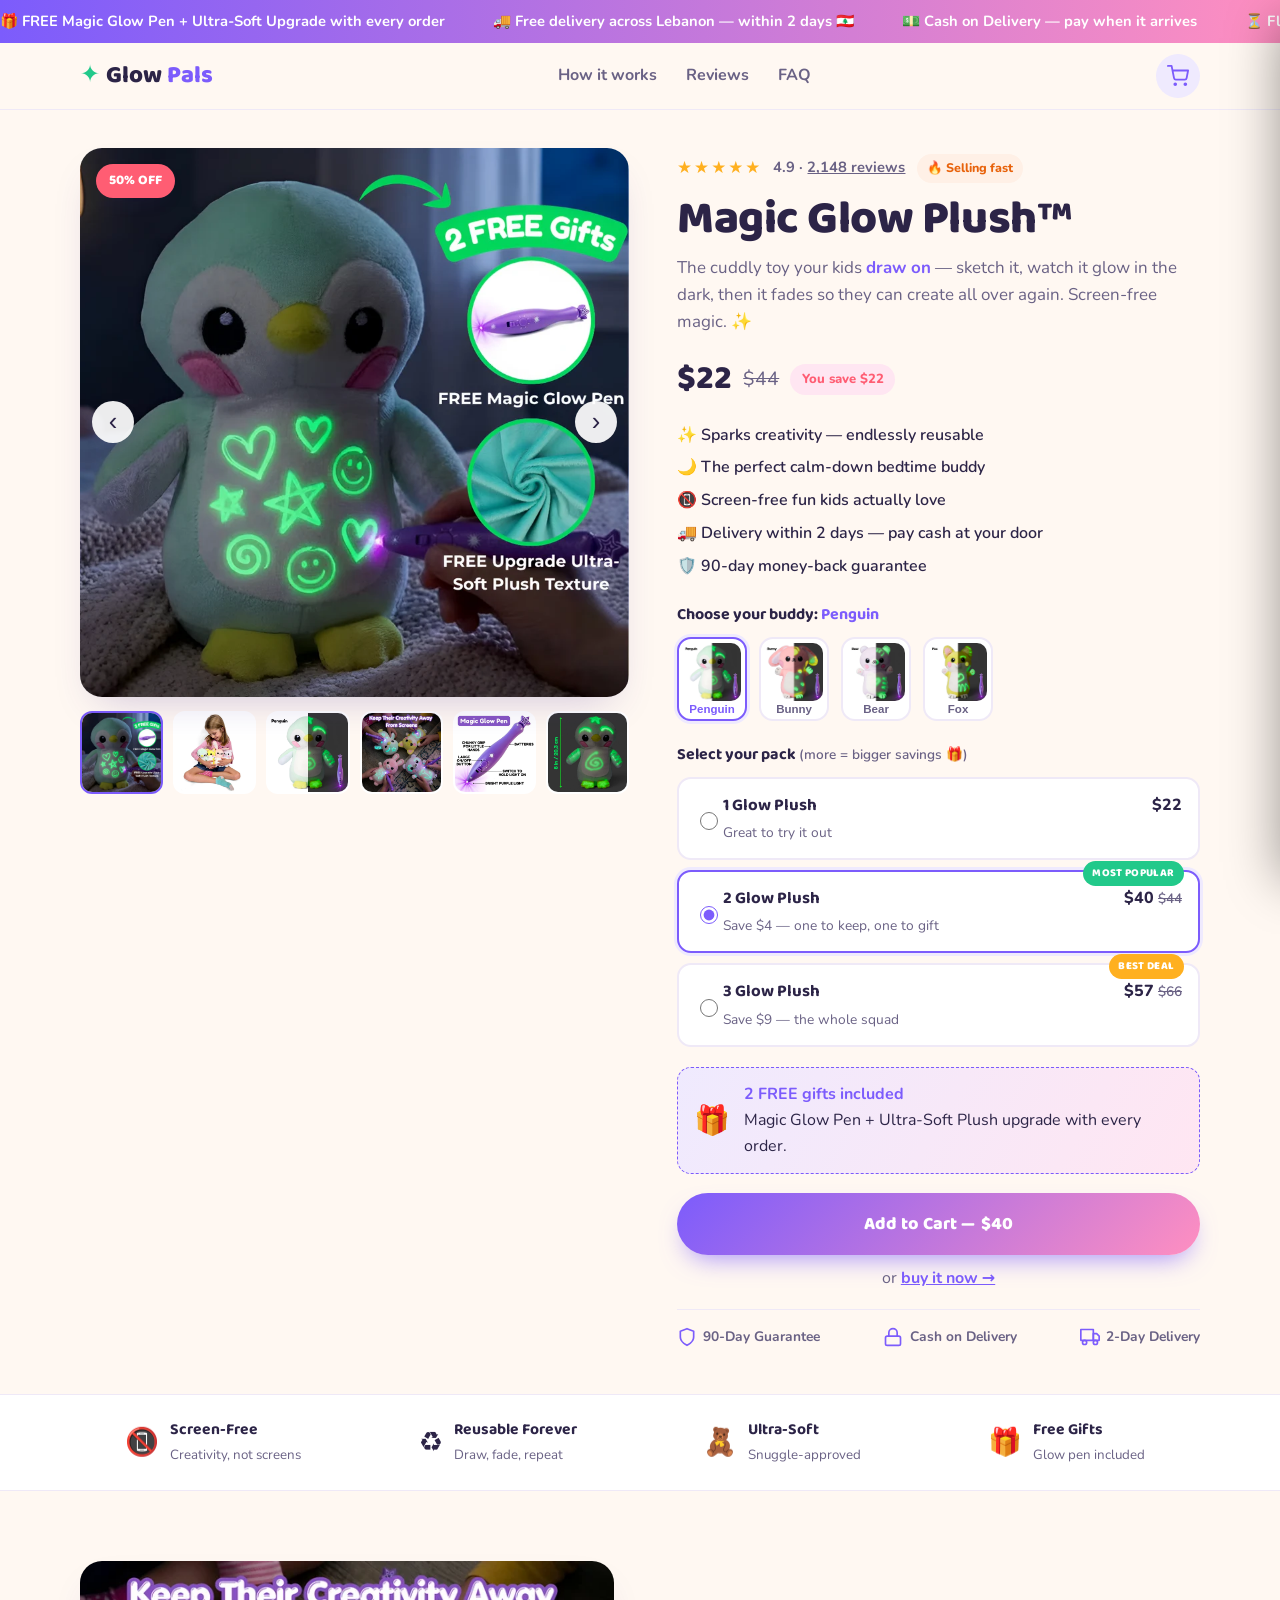
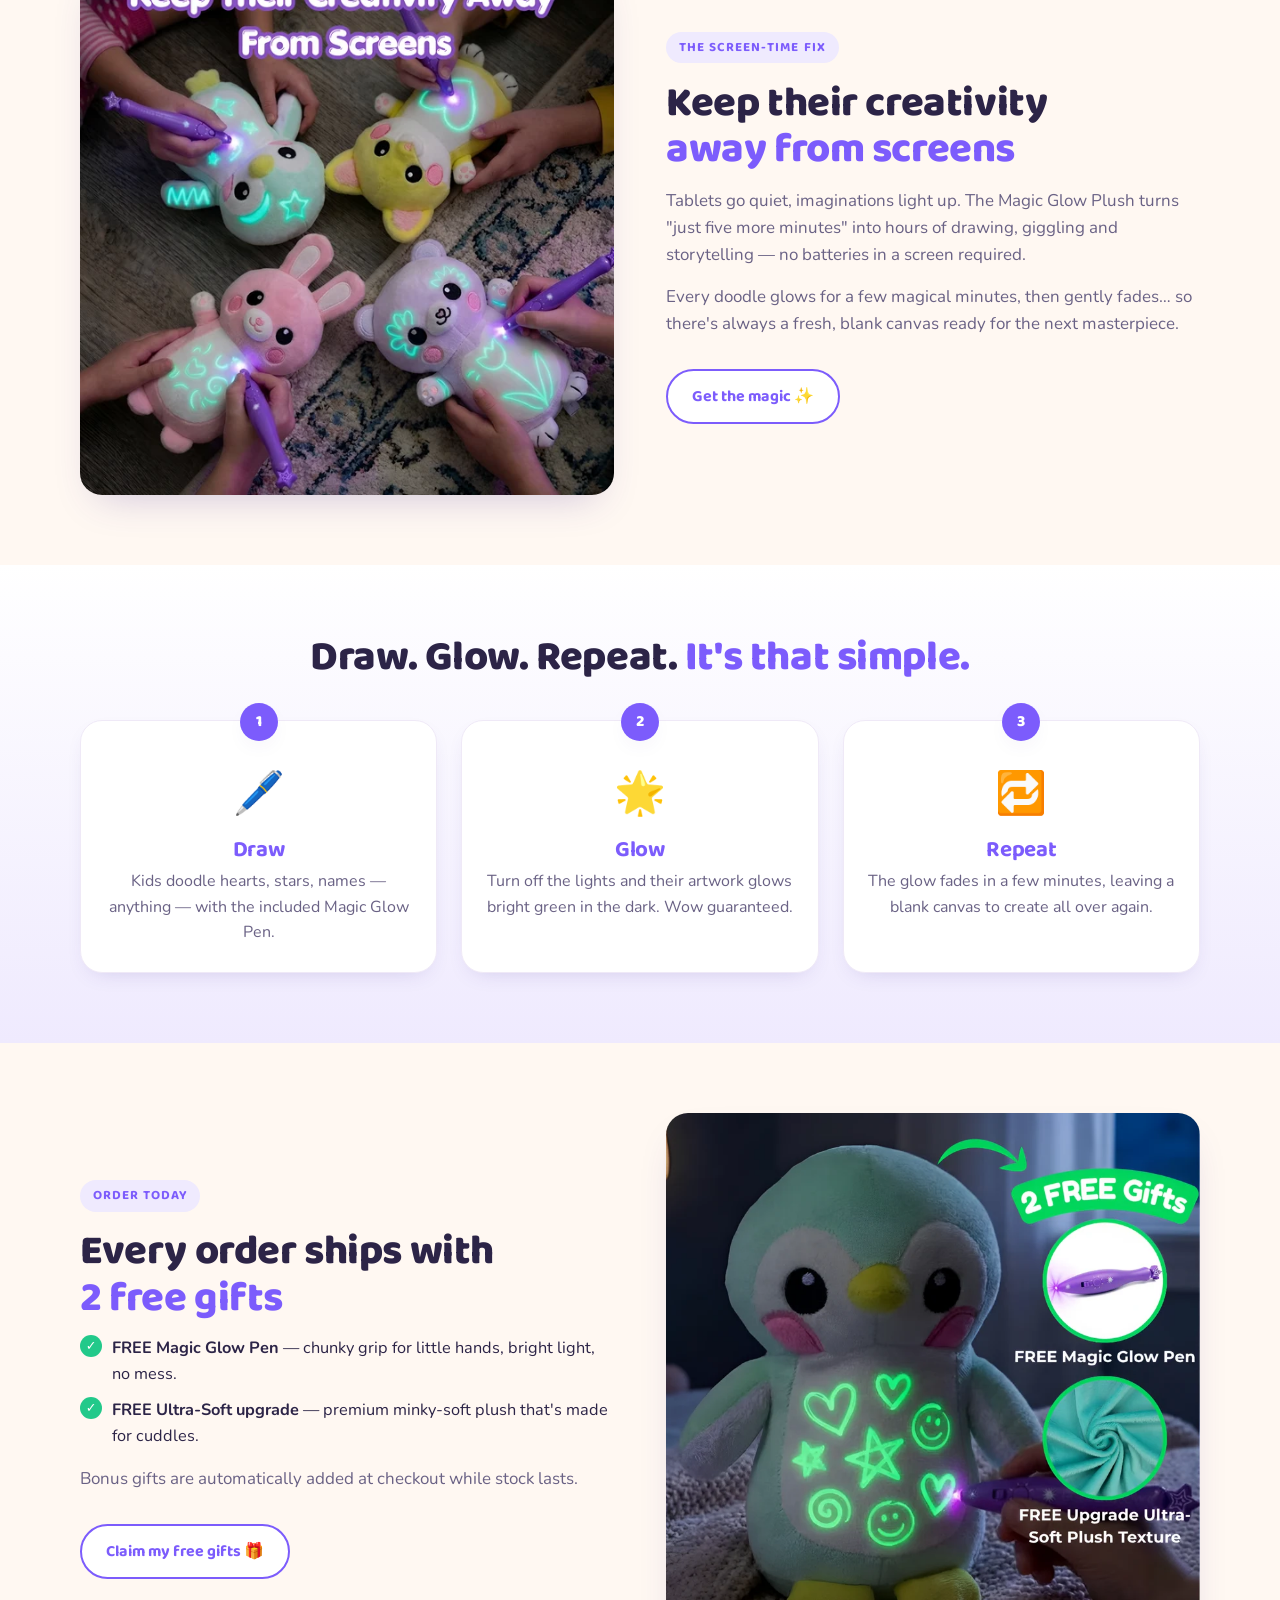
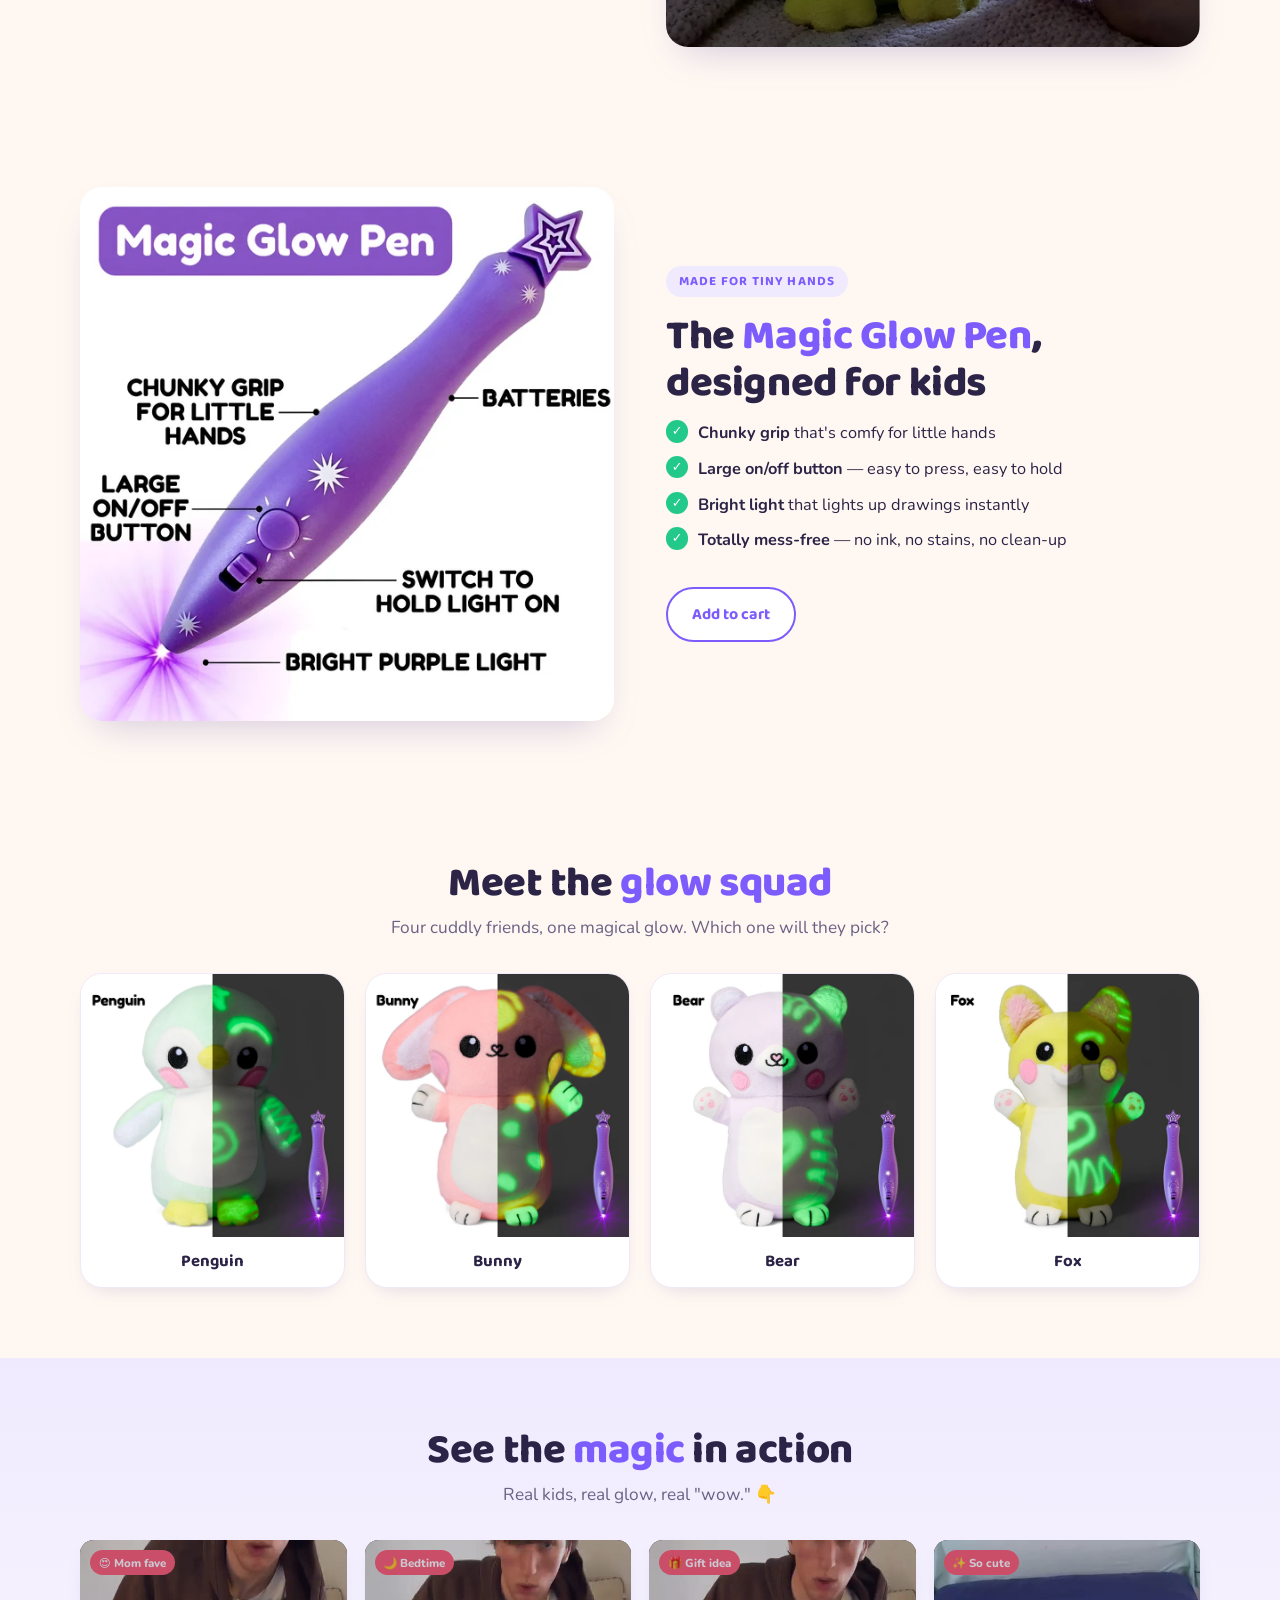
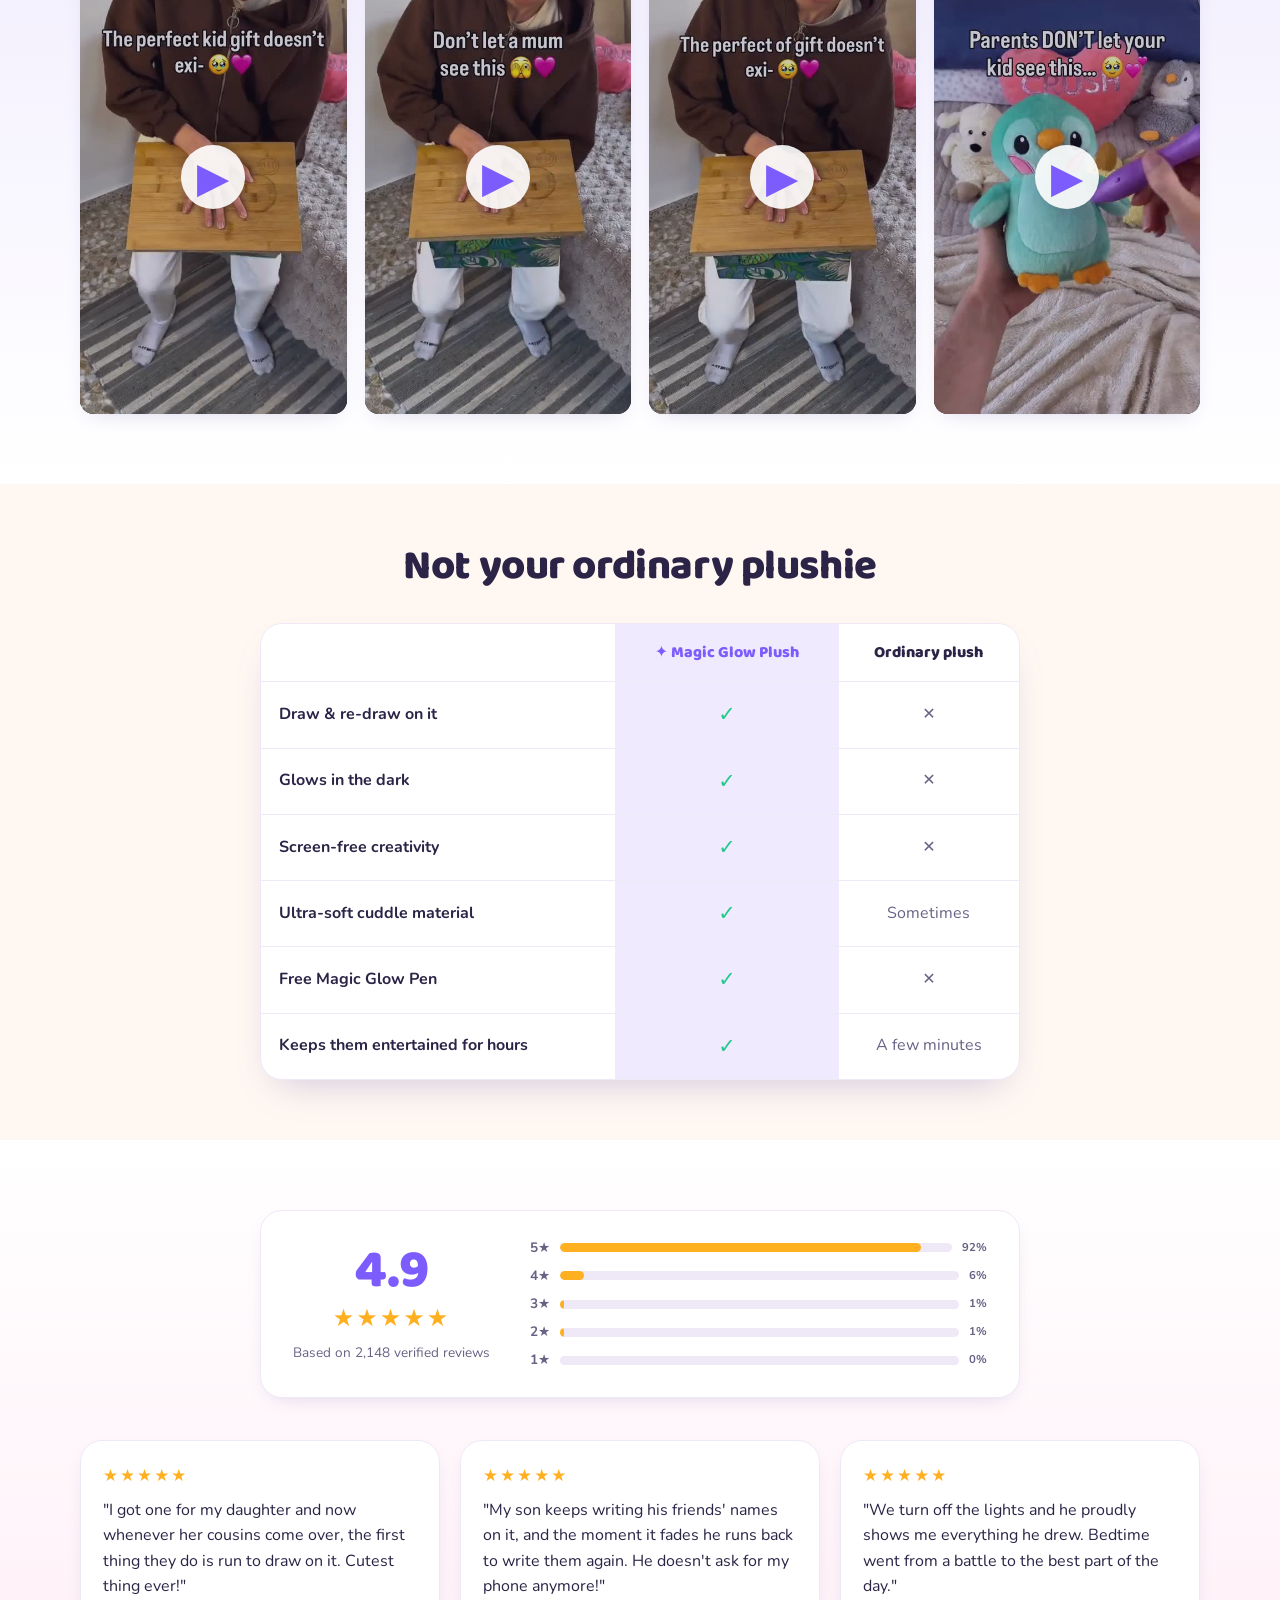
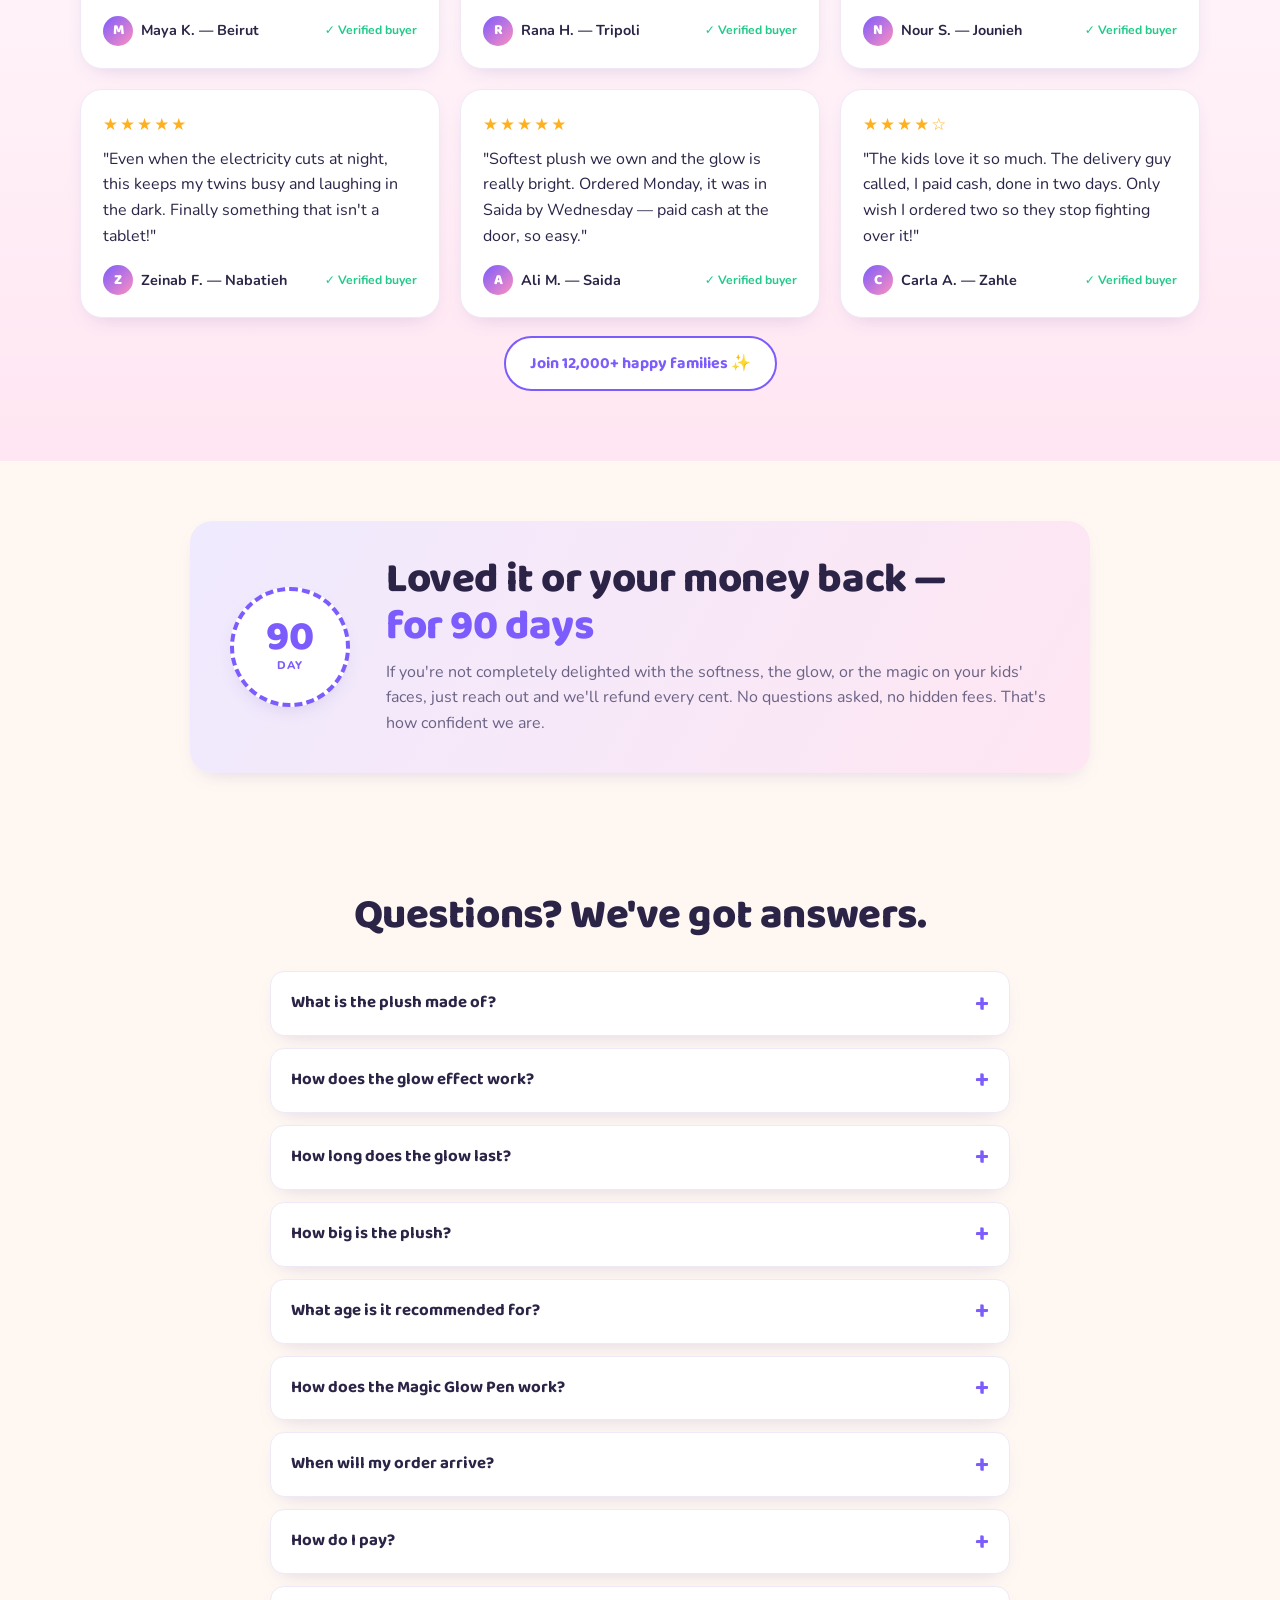
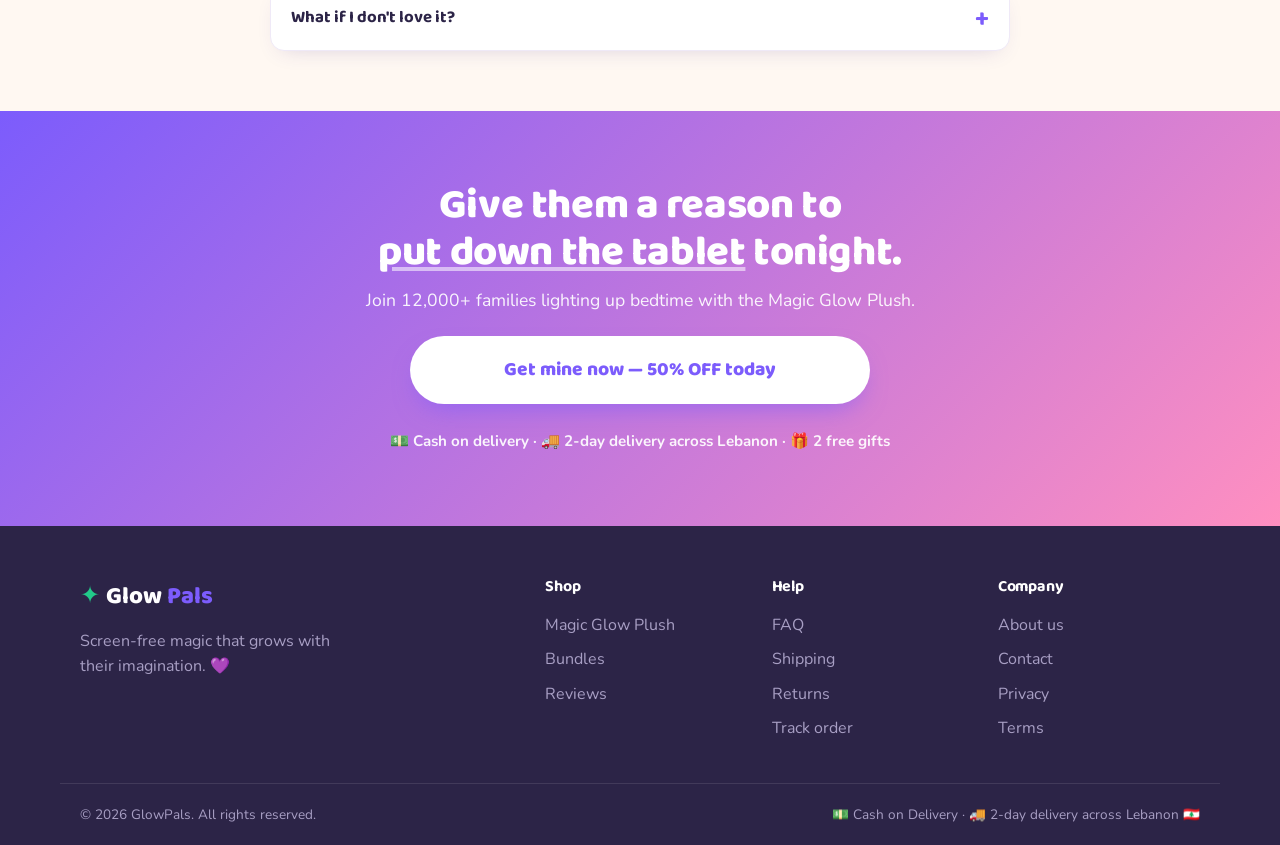
==== index.html @ 9806f1f3 "Update pricing: $22 single, $40 for 2, $57 for 3 (50% off anchor) Co-Authored-By: Claude Opus 4.8 (1" ====
<!doctype html>
<html lang="en">

<head>
  <meta charset="utf-8" />
  <meta name="viewport" content="width=device-width, initial-scale=1" />
  <title>Magic Glow Plush™ — Cash on Delivery across Lebanon | GlowPals</title>
  <meta name="description"
    content="The plush toy kids draw on! Sketch with the Magic Glow Pen, watch it glow in the dark, then it fades so they can create again. Screen-free magic. Free Magic Glow Pen included." />
  <meta name="theme-color" content="#7c5cfc" />

  <!-- Favicon -->
  <link rel="icon" type="image/png" sizes="32x32" href="assets/favicon-32.png" />
  <link rel="icon" type="image/png" sizes="192x192" href="assets/favicon-192.png" />
  <link rel="apple-touch-icon" href="assets/apple-touch-icon.png" />

  <!-- Google Analytics -->
  <script async src="https://www.googletagmanager.com/gtag/js?id=G-8LR9YK1L20"></script>
  <script>
    window.dataLayer = window.dataLayer || [];
    function gtag() { dataLayer.push(arguments); }
    gtag('js', new Date());
    gtag('config', 'G-8LR9YK1L20');
  </script>

  <!-- Open Graph -->
  <meta property="og:title" content="Magic Glow Plush™ — Draw, Glow & Repeat" />
  <meta property="og:description"
    content="Screen-free creativity your kids will beg for. Draw, glow in the dark, fade, repeat. Free Magic Glow Pen included." />
  <meta property="og:image" content="assets/NO_8_1.webp" />
  <meta property="og:type" content="product" />

  <link rel="preconnect" href="https://fonts.googleapis.com" />
  <link rel="preconnect" href="https://fonts.gstatic.com" crossorigin />
  <link
    href="https://fonts.googleapis.com/css2?family=Baloo+2:wght@500;600;700;800&family=Nunito:wght@400;500;600;700;800&display=swap"
    rel="stylesheet" />
  <link rel="stylesheet" href="styles.css" />
</head>

<body>

  <!-- ===== Announcement bar ===== -->
  <div class="announce" id="announce">
    <div class="announce-track">
      <span>🎁 FREE Magic Glow Pen + Ultra-Soft Upgrade with every order</span>
      <span>🚚 Free delivery across Lebanon — within 2 days 🇱🇧</span>
      <span>💵 Cash on Delivery — pay when it arrives</span>
      <span>⏳ Flash Sale ends soon — 50% OFF</span>
      <span aria-hidden="true">🎁 FREE Magic Glow Pen + Ultra-Soft Upgrade with every order</span>
      <span aria-hidden="true">🚚 Free delivery across Lebanon — within 2 days 🇱🇧</span>
      <span aria-hidden="true">💵 Cash on Delivery — pay when it arrives</span>
      <span aria-hidden="true">⏳ Flash Sale ends soon — 50% OFF</span>
    </div>
  </div>

  <!-- ===== Header ===== -->
  <header class="header">
    <div class="wrap header-inner">
      <a href="#top" class="logo" aria-label="GlowPals home">
        <span class="logo-dot">✦</span> Glow<span class="logo-accent">Pals</span>
      </a>
      <nav class="nav" aria-label="Primary">
        <a href="#how">How it works</a>
        <a href="#reviews">Reviews</a>
        <a href="#faq">FAQ</a>
      </nav>
      <button class="cart-btn" id="cartOpen" aria-label="Open cart">
        <svg viewBox="0 0 24 24" width="22" height="22" fill="none" stroke="currentColor" stroke-width="2"
          stroke-linecap="round" stroke-linejoin="round">
          <circle cx="9" cy="21" r="1" />
          <circle cx="20" cy="21" r="1" />
          <path d="M1 1h4l2.68 13.39a2 2 0 0 0 2 1.61h9.72a2 2 0 0 0 2-1.61L23 6H6" />
        </svg>
        <span class="cart-count" id="cartCount">0</span>
      </button>
    </div>
  </header>

  <main id="top">

    <!-- ===== Product / Hero ===== -->
    <section class="product wrap" id="buy">
      <!-- Gallery -->
      <div class="gallery">
        <div class="gallery-main">
          <span class="badge-save">50% OFF</span>
          <button class="gal-arrow gal-prev" id="galPrev" aria-label="Previous image">‹</button>
          <img id="galMain" src="assets/NO_8_1.webp"
            alt="Magic Glow Plush penguin glowing in the dark with 2 free gifts" />
          <button class="gal-arrow gal-next" id="galNext" aria-label="Next image">›</button>
        </div>
        <div class="thumbs" id="thumbs"><!-- injected by JS --></div>
      </div>

      <!-- Buy box -->
      <div class="buybox">
        <div class="rating-row">
          <span class="stars" aria-hidden="true">★★★★★</span>
          <span class="rating-text">4.9 · <a href="#reviews">2,148 reviews</a></span>
          <span class="pill-hot">🔥 Selling fast</span>
        </div>

        <h1 class="p-title">Magic Glow Plush™</h1>
        <p class="p-sub">The cuddly toy your kids <em>draw on</em> — sketch it, watch it glow in the dark, then it fades
          so they can create all over again. Screen-free magic. ✨</p>

        <div class="price-row">
          <span class="price-now">$22</span>
          <span class="price-was">$44</span>
          <span class="price-tag">You save $22</span>
        </div>

        <ul class="mini-benefits">
          <li>✨ Sparks creativity — endlessly reusable</li>
          <li>🌙 The perfect calm-down bedtime buddy</li>
          <li>📵 Screen-free fun kids actually love</li>
          <li>🚚 Delivery within 2 days — pay cash at your door</li>
          <li>🛡️ 90-day money-back guarantee</li>
        </ul>

        <!-- Variant -->
        <div class="option-block">
          <div class="option-label">Choose your buddy: <strong id="variantName">Penguin</strong></div>
          <div class="swatches" id="swatches"><!-- injected by JS --></div>
        </div>

        <!-- Bundle -->
        <div class="option-block">
          <div class="option-label">Select your pack <span class="option-hint">(more = bigger savings 🎁)</span></div>
          <div class="bundles" id="bundles">
            <label class="bundle" data-qty="1" data-price="22">
              <input type="radio" name="bundle" value="1" />
              <div class="bundle-body">
                <div class="bundle-top"><span class="bundle-name">1 Glow Plush</span><span
                    class="bundle-price">$22</span></div>
                <div class="bundle-note">Great to try it out</div>
              </div>
            </label>
            <label class="bundle is-selected" data-qty="2" data-price="40">
              <input type="radio" name="bundle" value="2" checked />
              <span class="bundle-flag">MOST POPULAR</span>
              <div class="bundle-body">
                <div class="bundle-top"><span class="bundle-name">2 Glow Plush</span><span class="bundle-price">$40
                    <s>$44</s></span></div>
                <div class="bundle-note">Save $4 — one to keep, one to gift</div>
              </div>
            </label>
            <label class="bundle" data-qty="3" data-price="57">
              <input type="radio" name="bundle" value="3" />
              <span class="bundle-flag flag-deal">BEST DEAL</span>
              <div class="bundle-body">
                <div class="bundle-top"><span class="bundle-name">3 Glow Plush</span><span class="bundle-price">$57
                    <s>$66</s></span></div>
                <div class="bundle-note">Save $9 — the whole squad</div>
              </div>
            </label>
          </div>
        </div>

        <!-- Free gift callout -->
        <div class="gift-callout">
          <span class="gift-emoji">🎁</span>
          <div><strong>2 FREE gifts included</strong><br />Magic Glow Pen + Ultra-Soft Plush upgrade with every order.
          </div>
        </div>

        <!-- CTA -->
        <button class="btn-buy" id="buyNow">Add to Cart — <span id="ctaPrice">$40</span></button>
        <p class="cta-sub">or <button class="linkish" id="buyInstant">buy it now →</button></p>

        <!-- Stock bar -->


        <!-- Trust -->
        <div class="trust-mini">
          <div><svg viewBox="0 0 24 24" width="20" height="20" fill="none" stroke="currentColor" stroke-width="2"
              stroke-linecap="round" stroke-linejoin="round">
              <path d="M12 22s8-4 8-10V5l-8-3-8 3v7c0 6 8 10 8 10z" />
            </svg> 90-Day Guarantee</div>
          <div><svg viewBox="0 0 24 24" width="20" height="20" fill="none" stroke="currentColor" stroke-width="2"
              stroke-linecap="round" stroke-linejoin="round">
              <rect x="3" y="11" width="18" height="11" rx="2" />
              <path d="M7 11V7a5 5 0 0 1 10 0v4" />
            </svg> Cash on Delivery</div>
          <div><svg viewBox="0 0 24 24" width="20" height="20" fill="none" stroke="currentColor" stroke-width="2"
              stroke-linecap="round" stroke-linejoin="round">
              <rect x="1" y="3" width="15" height="13" />
              <path d="M16 8h4l3 3v5h-7z" />
              <circle cx="5.5" cy="18.5" r="2.5" />
              <circle cx="18.5" cy="18.5" r="2.5" />
            </svg> 2-Day Delivery</div>
        </div>

      </div>
    </section>

    <!-- ===== Trust bar ===== -->
    <section class="trustbar">
      <div class="wrap trustbar-inner">
        <div class="trust-item"><span>📵</span>
          <div><strong>Screen-Free</strong><small>Creativity, not screens</small></div>
        </div>
        <div class="trust-item"><span>♻️</span>
          <div><strong>Reusable Forever</strong><small>Draw, fade, repeat</small></div>
        </div>
        <div class="trust-item"><span>🧸</span>
          <div><strong>Ultra-Soft</strong><small>Snuggle-approved</small></div>
        </div>
        <div class="trust-item"><span>🎁</span>
          <div><strong>Free Gifts</strong><small>Glow pen included</small></div>
        </div>
      </div>
    </section>

    <!-- ===== Problem / hook ===== -->
    <section class="feature wrap" id="how">
      <div class="feature-media">
        <img src="assets/NO_10_1.webp" alt="Four children drawing on their glow plush toys with the magic pen" />
      </div>
      <div class="feature-text">
        <span class="eyebrow">The screen-time fix</span>
        <h2>Keep their creativity <span class="hl">away from screens</span></h2>
        <p>Tablets go quiet, imaginations light up. The Magic Glow Plush turns "just five more minutes" into hours of
          drawing, giggling and storytelling — no batteries in a screen required.</p>
        <p>Every doodle glows for a few magical minutes, then gently fades… so there's always a fresh, blank canvas
          ready for the next masterpiece.</p>
        <a href="#buy" class="btn-secondary">Get the magic ✨</a>
      </div>
    </section>

    <!-- ===== How it works: 3 steps ===== -->
    <section class="steps">
      <div class="wrap">
        <h2 class="center">Draw. Glow. Repeat. <span class="hl">It's that simple.</span></h2>
        <div class="steps-grid">
          <div class="step">
            <div class="step-num">1</div>
            <div class="step-emoji">🖊️</div>
            <h3>Draw</h3>
            <p>Kids doodle hearts, stars, names — anything — with the included Magic Glow Pen.</p>
          </div>
          <div class="step">
            <div class="step-num">2</div>
            <div class="step-emoji">🌟</div>
            <h3>Glow</h3>
            <p>Turn off the lights and their artwork glows bright green in the dark. Wow guaranteed.</p>
          </div>
          <div class="step">
            <div class="step-num">3</div>
            <div class="step-emoji">🔁</div>
            <h3>Repeat</h3>
            <p>The glow fades in a few minutes, leaving a blank canvas to create all over again.</p>
          </div>
        </div>
      </div>
    </section>

    <!-- ===== Feature: free gifts ===== -->
    <section class="feature wrap reverse">
      <div class="feature-media">
        <img src="assets/NO_8_1.webp" alt="Glow plush with 2 free gifts: Magic Glow Pen and ultra-soft plush upgrade" />
      </div>
      <div class="feature-text">
        <span class="eyebrow">Order today</span>
        <h2>Every order ships with <span class="hl">2 free gifts</span></h2>
        <ul class="check-list">
          <li><strong>FREE Magic Glow Pen</strong> — chunky grip for little hands, bright light, no mess.</li>
          <li><strong>FREE Ultra-Soft upgrade</strong> — premium minky-soft plush that's made for cuddles.</li>
        </ul>
        <p class="fineprint">Bonus gifts are automatically added at checkout while stock lasts.</p>
        <a href="#buy" class="btn-secondary">Claim my free gifts 🎁</a>
      </div>
    </section>

    <!-- ===== Feature: the pen ===== -->
    <section class="feature wrap">
      <div class="feature-media">
        <img src="assets/NO_9_1.webp" alt="Magic Glow Pen features: chunky grip, large on/off button, bright light" />
      </div>
      <div class="feature-text">
        <span class="eyebrow">Made for tiny hands</span>
        <h2>The <span class="hl">Magic Glow Pen</span>, designed for kids</h2>
        <ul class="check-list">
          <li><strong>Chunky grip</strong> that's comfy for little hands</li>
          <li><strong>Large on/off button</strong> — easy to press, easy to hold</li>
          <li><strong>Bright light</strong> that lights up drawings instantly</li>
          <li><strong>Totally mess-free</strong> — no ink, no stains, no clean-up</li>
        </ul>
        <a href="#buy" class="btn-secondary">Add to cart</a>
      </div>
    </section>

    <!-- ===== Variants showcase ===== -->
    <section class="variants-show">
      <div class="wrap">
        <h2 class="center">Meet the <span class="hl">glow squad</span></h2>
        <p class="center sub">Four cuddly friends, one magical glow. Which one will they pick?</p>
        <div class="variants-grid" id="variantsGrid"><!-- injected by JS --></div>
      </div>
    </section>

    <!-- ===== Video section ===== -->
    <section class="videos">
      <div class="wrap">
        <h2 class="center">See the <span class="hl">magic</span> in action</h2>
        <p class="center sub">Real kids, real glow, real "wow." 👇</p>
        <div class="video-grid" id="videoGrid"><!-- injected by JS --></div>
      </div>
    </section>

    <!-- ===== Comparison ===== -->
    <section class="compare">
      <div class="wrap">
        <h2 class="center">Not your ordinary plushie</h2>
        <div class="compare-card">
          <table>
            <thead>
              <tr>
                <th></th>
                <th class="col-us">✦ Magic Glow Plush</th>
                <th>Ordinary plush</th>
              </tr>
            </thead>
            <tbody>
              <tr>
                <td>Draw & re-draw on it</td>
                <td class="yes">✓</td>
                <td class="no">✕</td>
              </tr>
              <tr>
                <td>Glows in the dark</td>
                <td class="yes">✓</td>
                <td class="no">✕</td>
              </tr>
              <tr>
                <td>Screen-free creativity</td>
                <td class="yes">✓</td>
                <td class="no">✕</td>
              </tr>
              <tr>
                <td>Ultra-soft cuddle material</td>
                <td class="yes">✓</td>
                <td class="no">Sometimes</td>
              </tr>
              <tr>
                <td>Free Magic Glow Pen</td>
                <td class="yes">✓</td>
                <td class="no">✕</td>
              </tr>
              <tr>
                <td>Keeps them entertained for hours</td>
                <td class="yes">✓</td>
                <td class="no">A few minutes</td>
              </tr>
            </tbody>
          </table>
        </div>
      </div>
    </section>

    <!-- ===== Reviews ===== -->
    <section class="reviews" id="reviews">
      <div class="wrap">
        <div class="reviews-head">
          <div class="reviews-score">
            <div class="big-score">4.9</div>
            <div class="stars big" aria-hidden="true">★★★★★</div>
            <div class="reviews-count">Based on 2,148 verified reviews</div>
          </div>
          <div class="reviews-bars">
            <div class="bar-row"><span>5★</span>
              <div class="bar"><span style="width:92%"></span></div><small>92%</small>
            </div>
            <div class="bar-row"><span>4★</span>
              <div class="bar"><span style="width:6%"></span></div><small>6%</small>
            </div>
            <div class="bar-row"><span>3★</span>
              <div class="bar"><span style="width:1%"></span></div><small>1%</small>
            </div>
            <div class="bar-row"><span>2★</span>
              <div class="bar"><span style="width:1%"></span></div><small>1%</small>
            </div>
            <div class="bar-row"><span>1★</span>
              <div class="bar"><span style="width:0%"></span></div><small>0%</small>
            </div>
          </div>
        </div>

        <div class="review-grid">
          <figure class="review">
            <div class="stars" aria-hidden="true">★★★★★</div>
            <blockquote>"I got one for my daughter and now whenever her cousins come over, the first thing they do is
              run to draw on it. Cutest thing ever!"</blockquote>
            <figcaption><span class="avatar">M</span> Maya K. — Beirut <span class="verified">✓ Verified buyer</span>
            </figcaption>
          </figure>
          <figure class="review">
            <div class="stars" aria-hidden="true">★★★★★</div>
            <blockquote>"My son keeps writing his friends' names on it, and the moment it fades he runs back to write
              them again. He doesn't ask for my phone anymore!"</blockquote>
            <figcaption><span class="avatar">R</span> Rana H. — Tripoli <span class="verified">✓ Verified buyer</span>
            </figcaption>
          </figure>
          <figure class="review">
            <div class="stars" aria-hidden="true">★★★★★</div>
            <blockquote>"We turn off the lights and he proudly shows me everything he drew. Bedtime went from a battle
              to the best part of the day."</blockquote>
            <figcaption><span class="avatar">N</span> Nour S. — Jounieh <span class="verified">✓ Verified buyer</span>
            </figcaption>
          </figure>
          <figure class="review">
            <div class="stars" aria-hidden="true">★★★★★</div>
            <blockquote>"Even when the electricity cuts at night, this keeps my twins busy and laughing in the dark.
              Finally something that isn't a tablet!"</blockquote>
            <figcaption><span class="avatar">Z</span> Zeinab F. — Nabatieh <span class="verified">✓ Verified
                buyer</span></figcaption>
          </figure>
          <figure class="review">
            <div class="stars" aria-hidden="true">★★★★★</div>
            <blockquote>"Softest plush we own and the glow is really bright. Ordered Monday, it was in Saida by
              Wednesday — paid cash at the door, so easy."</blockquote>
            <figcaption><span class="avatar">A</span> Ali M. — Saida <span class="verified">✓ Verified buyer</span>
            </figcaption>
          </figure>
          <figure class="review">
            <div class="stars" aria-hidden="true">★★★★☆</div>
            <blockquote>"The kids love it so much. The delivery guy called, I paid cash, done in two days. Only wish I
              ordered two so they stop fighting over it!"</blockquote>
            <figcaption><span class="avatar">C</span> Carla A. — Zahle <span class="verified">✓ Verified buyer</span>
            </figcaption>
          </figure>
        </div>
        <div class="center"><a href="#buy" class="btn-secondary">Join 12,000+ happy families ✨</a></div>
      </div>
    </section>

    <!-- ===== Guarantee ===== -->
    <section class="guarantee">
      <div class="wrap guarantee-inner">
        <div class="guarantee-badge">
          <div class="g-circle"><span>90</span><small>DAY</small></div>
        </div>
        <div>
          <h2>Loved it or your money back — <span class="hl">for 90 days</span></h2>
          <p>If you're not completely delighted with the softness, the glow, or the magic on your kids' faces, just
            reach out and we'll refund every cent. No questions asked, no hidden fees. That's how confident we are.</p>
        </div>
      </div>
    </section>

    <!-- ===== FAQ ===== -->
    <section class="faq" id="faq">
      <div class="wrap-narrow">
        <h2 class="center">Questions? We've got answers.</h2>
        <div class="faq-list">
          <details>
            <summary>What is the plush made of?</summary>
            <p>Each Magic Glow Plush is made with soft, luminous polyester plush (similar to minky/microfleece) and
              filled with fluffy PP cotton — safe, huggable and machine-lovable.</p>
          </details>
          <details>
            <summary>How does the glow effect work?</summary>
            <p>Use the included Magic Glow Pen to draw on the plush. The pen's special light activates the luminous
              fabric so your drawing glows brightly in the dark. No ink, no mess.</p>
          </details>
          <details>
            <summary>How long does the glow last?</summary>
            <p>Drawings naturally fade within a few minutes, giving kids a fresh blank canvas to create again and again
              — endlessly reusable.</p>
          </details>
          <details>
            <summary>How big is the plush?</summary>
            <p>It measures approximately 8 inches (20.3 cm) — the perfect huggable size for little hands and bedtime
              cuddles.</p>
          </details>
          <details>
            <summary>What age is it recommended for?</summary>
            <p>Recommended for children ages 1 and up. It's a hit with toddlers, big kids and (secretly) grown-ups too.
            </p>
          </details>
          <details>
            <summary>How does the Magic Glow Pen work?</summary>
            <p>The pen uses a bright, safe light with a large power button and an ergonomic grip made for little hands.
              It runs on 4 AA batteries and includes a switch to keep the light on.</p>
          </details>
          <details>
            <summary>When will my order arrive?</summary>
            <p>Fast! We deliver anywhere in Lebanon within <strong>2 days</strong> — Beirut, the mountains, the south,
              the Bekaa, everywhere. Delivery is free. 🇱🇧</p>
          </details>
          <details>
            <summary>How do I pay?</summary>
            <p>Cash on delivery only — no card and no upfront payment needed. Order now and simply pay the driver in
              cash when your Glow Plush arrives at your door. 💵</p>
          </details>
          <details>
            <summary>What if I don't love it?</summary>
            <p>You're covered by our 90-day money-back guarantee. If it's not magical for your family, we'll refund you
              in full.</p>
          </details>
        </div>
      </div>
    </section>

    <!-- ===== Final CTA ===== -->
    <section class="final-cta">
      <div class="wrap-narrow center">
        <h2>Give them a reason to <span class="hl">put down the tablet</span> tonight.</h2>
        <p>Join 12,000+ families lighting up bedtime with the Magic Glow Plush.</p>
        <a href="#buy" class="btn-buy btn-buy-lg">Get mine now — 50% OFF today</a>
        <div class="final-trust">💵 Cash on delivery · 🚚 2-day delivery across Lebanon · 🎁 2 free gifts</div>
      </div>
    </section>
  </main>

  <!-- ===== Footer ===== -->
  <footer class="footer">
    <div class="wrap footer-inner">
      <div class="footer-brand">
        <a href="#top" class="logo"><span class="logo-dot">✦</span> Glow<span class="logo-accent">Pals</span></a>
        <p>Screen-free magic that grows with their imagination. 💜</p>
      </div>
      <div class="footer-cols">
        <div>
          <h4>Shop</h4>
          <a href="#buy">Magic Glow Plush</a>
          <a href="#buy">Bundles</a>
          <a href="#reviews">Reviews</a>
        </div>
        <div>
          <h4>Help</h4>
          <a href="#faq">FAQ</a>
          <a href="#">Shipping</a>
          <a href="#">Returns</a>
          <a href="#">Track order</a>
        </div>
        <div>
          <h4>Company</h4>
          <a href="#">About us</a>
          <a href="#">Contact</a>
          <a href="#">Privacy</a>
          <a href="#">Terms</a>
        </div>
      </div>
    </div>
    <div class="footer-bottom">
      <span>© 2026 GlowPals. All rights reserved.</span>
      <span>💵 Cash on Delivery · 🚚 2-day delivery across Lebanon 🇱🇧</span>
    </div>
  </footer>

  <!-- ===== Mobile sticky buy bar ===== -->
  <div class="sticky-buy" id="stickyBuy">
    <div class="sticky-info">
      <span class="sticky-name">Magic Glow Plush™</span>
      <span class="sticky-price"><strong id="stickyPrice">$40</strong> <s>$44</s></span>
    </div>
    <button class="btn-buy" id="stickyBtn">Add to Cart</button>
  </div>

  <!-- ===== Cart drawer ===== -->
  <div class="drawer-overlay" id="drawerOverlay"></div>
  <aside class="cart-drawer" id="cartDrawer" aria-label="Your cart" aria-hidden="true">
    <div class="drawer-head">
      <h3>Your cart 🛒</h3>
      <button class="drawer-close" id="cartClose" aria-label="Close cart">✕</button>
    </div>
    <div class="drawer-body" id="drawerBody">
      <p class="cart-empty" id="cartEmpty">Your cart is empty — let's fix that! 💜</p>
      <div id="cartItems"></div>
    </div>
    <div class="drawer-foot" id="drawerFoot" hidden>
      <div class="free-ship-note">🚚 FREE <strong>2-day delivery</strong> anywhere in Lebanon + 2 free gifts 🎁</div>
      <div class="drawer-total"><span>Total</span><strong id="cartTotal">$0.00</strong></div>
      <button class="btn-buy" id="checkoutBtn">Order now — Cash on Delivery →</button>
      <p class="drawer-fine">💵 Pay cash when it arrives · 90-day money-back guarantee</p>
    </div>
  </aside>

  <!-- ===== Checkout modal ===== -->
  <div class="modal-overlay" id="checkoutOverlay">
    <div class="modal" role="dialog" aria-modal="true" aria-labelledby="coTitle">
      <button class="modal-close" id="checkoutClose" aria-label="Close">✕</button>
      <div id="checkoutView">
        <h3 id="coTitle">Almost yours! 🎉</h3>
        <p class="modal-sub">Pay <strong>cash on delivery</strong> 💵 — we deliver anywhere in Lebanon within <strong>2
            days</strong>. 🇱🇧</p>
        <div class="co-summary" id="coSummary"></div>
        <form id="checkoutForm" class="co-form" novalidate>
          <div class="co-row">
            <label>Full name *<input name="name" required autocomplete="name" placeholder="Rami Khoury" /></label>
          </div>
          <div class="co-row two">
            <label>Mobile * <span class="lbl-hint">(Lebanese number)</span><input name="phone" id="coPhone" type="tel"
                required autocomplete="tel" placeholder="03 123 456" /></label>
            <label>Email <span class="lbl-hint">(optional)</span><input name="email" type="email" autocomplete="email"
                placeholder="you@email.com" /></label>
          </div>
          <div class="co-row">
            <label>Address *<input name="address" required autocomplete="street-address"
                placeholder="Building, street, area" /></label>
          </div>
          <div class="co-row">
            <label>City / Town *<input name="city" required autocomplete="address-level2"
                placeholder="Beirut, Tripoli, Saida…" /></label>
          </div>
          <button type="submit" class="btn-buy" id="coSubmit">Place order (COD) — <span
              id="coTotal">$0.00</span></button>
          <p class="drawer-fine">💵 No payment now — you pay cash when your order arrives at your door. 🚚 Delivery
            within 2 days.</p>
        </form>
      </div>
      <div id="thanksView" hidden>
        <div class="thanks">
          <div class="thanks-emoji">😱</div>
          <h3>Oh no — sold out!</h3>
          <p>We're so sorry, <strong id="thanksName">friend</strong> — demand has been huge and this batch <strong>just
              sold out</strong>. 🙈 Don't worry, your spot is saved: we'll contact you very soon when it's back in
            stock, <strong>with a special discount</strong> to thank you for waiting. 💜</p>
          <button class="btn-secondary" id="thanksClose">Okay, I'll wait 💜</button>
        </div>
      </div>
    </div>
  </div>

  <!-- ===== Toast ===== -->
  <div class="toast" id="toast"></div>

  <script src="script.js"></script>
</body>

</html>
---- styles.css ----
/* ============================================================
   GlowPals — Magic Glow Plush landing page
   Friendly, playful, mobile-first
   ============================================================ */

:root{
  --violet:#7c5cfc;
  --violet-dark:#6842f0;
  --violet-soft:#efeafe;
  --mint:#22c98a;
  --mint-glow:#39e79a;
  --pink:#ff8fc0;
  --pink-soft:#ffe6f2;
  --coral:#ff5d73;
  --amber:#ffb020;
  --ink:#2c2447;
  --ink-soft:#6a6285;
  --cream:#fff8f2;
  --card:#ffffff;
  --line:#efe9f7;
  --shadow:0 18px 40px -18px rgba(72,52,150,.28);
  --shadow-sm:0 8px 22px -12px rgba(72,52,150,.25);
  --radius:22px;
  --radius-sm:14px;
  --wrap:1160px;
  --font-head:"Baloo 2", system-ui, sans-serif;
  --font-body:"Nunito", system-ui, sans-serif;
}

*{box-sizing:border-box}
html{scroll-behavior:smooth}
body{
  margin:0;
  font-family:var(--font-body);
  color:var(--ink);
  background:var(--cream);
  line-height:1.6;
  -webkit-font-smoothing:antialiased;
}
img{display:block;max-width:100%}
a{color:inherit;text-decoration:none}
h1,h2,h3,h4{font-family:var(--font-head);line-height:1.12;margin:0;letter-spacing:-.01em}
h2{font-size:clamp(1.7rem,3.4vw,2.6rem);font-weight:800}
.hl{color:var(--violet);position:relative;white-space:nowrap}
.wrap{max-width:var(--wrap);margin:0 auto;padding:0 20px}
.wrap-narrow{max-width:780px;margin:0 auto;padding:0 20px}
.center{text-align:center}
.sub{color:var(--ink-soft);font-size:1.08rem;margin:.4rem auto 2rem;max-width:620px}
.eyebrow{display:inline-block;font-family:var(--font-head);font-weight:700;font-size:.82rem;letter-spacing:.08em;text-transform:uppercase;color:var(--violet);background:var(--violet-soft);padding:.32rem .8rem;border-radius:999px;margin-bottom:.9rem}

/* ---------- Buttons ---------- */
.btn-buy{
  display:inline-flex;align-items:center;justify-content:center;gap:.4rem;
  width:100%;border:none;cursor:pointer;
  font-family:var(--font-head);font-weight:800;font-size:1.12rem;color:#fff;
  background:linear-gradient(135deg,var(--violet),var(--pink));
  padding:1.05rem 1.4rem;border-radius:999px;
  box-shadow:0 12px 26px -10px rgba(124,92,252,.7);
  transition:transform .15s ease, box-shadow .15s ease, filter .15s ease;
}
.btn-buy:hover{transform:translateY(-2px);box-shadow:0 18px 32px -10px rgba(124,92,252,.75);filter:saturate(1.08)}
.btn-buy:active{transform:translateY(0)}
.btn-buy-lg{max-width:460px;margin:1.4rem auto .6rem;font-size:1.2rem;padding:1.15rem 1.6rem}
.btn-secondary{
  display:inline-flex;align-items:center;gap:.4rem;
  font-family:var(--font-head);font-weight:700;
  background:#fff;color:var(--violet);border:2px solid var(--violet);
  padding:.8rem 1.5rem;border-radius:999px;cursor:pointer;
  transition:transform .15s ease, background .15s ease, color .15s ease;
  margin-top:1.1rem;
}
.btn-secondary:hover{background:var(--violet);color:#fff;transform:translateY(-2px)}
.linkish{background:none;border:none;color:var(--violet);font-family:var(--font-body);font-weight:700;cursor:pointer;font-size:1rem;padding:0;text-decoration:underline}

/* ---------- Announcement ---------- */
.announce{background:linear-gradient(90deg,var(--violet),var(--pink));color:#fff;overflow:hidden;font-weight:700;font-size:.92rem}
.announce-track{display:flex;gap:3rem;white-space:nowrap;padding:.6rem 0;width:max-content;animation:marq 26s linear infinite}
.announce-track span{display:inline-block}
@keyframes marq{from{transform:translateX(0)}to{transform:translateX(-50%)}}

/* ---------- Header ---------- */
.header{position:sticky;top:0;z-index:40;background:rgba(255,248,242,.9);backdrop-filter:blur(10px);border-bottom:1px solid var(--line)}
.header-inner{display:flex;align-items:center;justify-content:space-between;height:66px}
.logo{font-family:var(--font-head);font-weight:800;font-size:1.5rem;color:var(--ink);display:inline-flex;align-items:center;gap:.35rem}
.logo-dot{color:var(--mint)}
.logo-accent{color:var(--violet)}
.nav{display:flex;gap:1.8rem;font-weight:700}
.nav a{color:var(--ink-soft);transition:color .15s}
.nav a:hover{color:var(--violet)}
.cart-btn{position:relative;background:var(--violet-soft);border:none;color:var(--violet);width:44px;height:44px;border-radius:50%;display:grid;place-items:center;cursor:pointer;transition:background .15s}
.cart-btn:hover{background:#e2d9fd}
.cart-count{position:absolute;top:-4px;right:-4px;background:var(--coral);color:#fff;font-family:var(--font-head);font-weight:800;font-size:.72rem;min-width:20px;height:20px;border-radius:999px;display:grid;place-items:center;padding:0 5px}

/* ---------- Product ---------- */
.product{display:grid;grid-template-columns:1.05fr 1fr;gap:48px;padding:38px 20px 20px}
.gallery{position:sticky;top:82px;align-self:start}
.gallery-main{position:relative;background:linear-gradient(160deg,#fff,var(--violet-soft));border-radius:var(--radius);overflow:hidden;box-shadow:var(--shadow);aspect-ratio:1/1}
.gallery-main img{width:100%;height:100%;object-fit:cover}
.badge-save{position:absolute;top:16px;left:16px;z-index:3;background:var(--coral);color:#fff;font-family:var(--font-head);font-weight:800;font-size:.85rem;padding:.4rem .8rem;border-radius:999px;box-shadow:var(--shadow-sm)}
.gal-arrow{position:absolute;top:50%;transform:translateY(-50%);z-index:3;width:42px;height:42px;border-radius:50%;border:none;background:rgba(255,255,255,.92);color:var(--ink);font-size:1.6rem;line-height:1;cursor:pointer;box-shadow:var(--shadow-sm);display:grid;place-items:center;transition:background .15s,transform .15s}
.gal-arrow:hover{background:#fff;transform:translateY(-50%) scale(1.06)}
.gal-prev{left:12px}
.gal-next{right:12px}
.thumbs{display:grid;grid-template-columns:repeat(6,1fr);gap:10px;margin-top:14px}
.thumb{border:2px solid transparent;border-radius:12px;overflow:hidden;cursor:pointer;background:#fff;padding:0;aspect-ratio:1/1;transition:border-color .15s,transform .15s}
.thumb img{width:100%;height:100%;object-fit:cover}
.thumb:hover{transform:translateY(-2px)}
.thumb.active{border-color:var(--violet)}

/* buy box */
.buybox{padding-top:6px}
.rating-row{display:flex;align-items:center;gap:.7rem;flex-wrap:wrap;margin-bottom:.7rem}
.stars{color:var(--amber);letter-spacing:2px;font-size:1.05rem}
.stars.big{font-size:1.5rem}
.rating-text{color:var(--ink-soft);font-weight:700;font-size:.92rem}
.rating-text a{color:var(--ink-soft);text-decoration:underline}
.pill-hot{background:#fff0e6;color:#e8620b;font-weight:800;font-size:.78rem;padding:.28rem .65rem;border-radius:999px}
.p-title{font-size:clamp(2rem,4.6vw,2.9rem);font-weight:800;margin:.1rem 0 .5rem}
.p-sub{color:var(--ink-soft);font-size:1.06rem;margin:0 0 1.1rem}
.p-sub em{color:var(--violet);font-style:normal;font-weight:700}
.price-row{display:flex;align-items:center;gap:.7rem;flex-wrap:wrap;margin-bottom:1rem}
.price-now{font-family:var(--font-head);font-weight:800;font-size:2.1rem;color:var(--ink)}
.price-was{color:var(--ink-soft);text-decoration:line-through;font-size:1.2rem}
.price-tag{background:var(--pink-soft);color:var(--coral);font-weight:800;font-size:.82rem;padding:.3rem .7rem;border-radius:999px}
.mini-benefits{list-style:none;padding:0;margin:0 0 1.4rem;display:grid;gap:.45rem}
.mini-benefits li{font-weight:600;color:var(--ink)}

.option-block{margin-bottom:1.3rem}
.option-label{font-family:var(--font-head);font-weight:700;margin-bottom:.6rem;font-size:1rem}
.option-label strong{color:var(--violet)}
.option-hint{color:var(--ink-soft);font-weight:600;font-size:.85rem;font-family:var(--font-body)}

/* swatches */
.swatches{display:flex;gap:12px;flex-wrap:wrap}
.swatch{width:70px;border:2px solid var(--line);border-radius:14px;background:#fff;cursor:pointer;padding:4px;transition:border-color .15s,transform .15s;position:relative}
.swatch img{width:100%;aspect-ratio:1/1;object-fit:cover;border-radius:10px}
.swatch span{display:block;text-align:center;font-size:.72rem;font-weight:700;color:var(--ink-soft);margin-top:2px}
.swatch:hover{transform:translateY(-2px)}
.swatch.active{border-color:var(--violet);box-shadow:0 0 0 3px var(--violet-soft)}
.swatch.active span{color:var(--violet)}

/* bundles */
.bundles{display:grid;gap:10px}
.bundle{position:relative;display:block;border:2px solid var(--line);border-radius:var(--radius-sm);padding:14px 16px 14px 44px;cursor:pointer;background:#fff;transition:border-color .15s,box-shadow .15s}
.bundle input{position:absolute;left:16px;top:50%;transform:translateY(-50%);width:18px;height:18px;accent-color:var(--violet)}
.bundle.is-selected{border-color:var(--violet);box-shadow:0 0 0 3px var(--violet-soft)}
.bundle-top{display:flex;justify-content:space-between;align-items:baseline;gap:.6rem}
.bundle-name{font-family:var(--font-head);font-weight:700;font-size:1.05rem}
.bundle-price{font-weight:800;color:var(--ink)}
.bundle-price s{color:var(--ink-soft);font-weight:600;font-size:.85rem}
.bundle-note{color:var(--ink-soft);font-size:.86rem;margin-top:.15rem}
.bundle-flag{position:absolute;top:-11px;right:14px;background:var(--mint);color:#fff;font-family:var(--font-head);font-weight:800;font-size:.68rem;letter-spacing:.03em;padding:.22rem .6rem;border-radius:999px}
.flag-deal{background:var(--amber)}

/* gift callout */
.gift-callout{display:flex;gap:.9rem;align-items:center;background:linear-gradient(120deg,var(--violet-soft),var(--pink-soft));border:1px dashed var(--violet);border-radius:var(--radius-sm);padding:14px 16px;margin-bottom:1.2rem}
.gift-emoji{font-size:1.8rem}
.gift-callout strong{color:var(--violet)}

.cta-sub{text-align:center;color:var(--ink-soft);margin:.7rem 0 1.1rem}

/* stock */
.stock{margin-bottom:1.2rem}
.stock-bar{height:9px;background:var(--line);border-radius:999px;overflow:hidden}
.stock-bar span{display:block;height:100%;background:linear-gradient(90deg,var(--coral),var(--amber));border-radius:999px}
.stock-text{margin:.45rem 0 0;font-size:.9rem;color:var(--ink-soft);font-weight:600}
.stock-text strong{color:var(--coral)}

/* trust mini */
.trust-mini{display:flex;justify-content:space-between;gap:.6rem;flex-wrap:wrap;border-top:1px solid var(--line);padding-top:1rem}
.trust-mini div{display:flex;align-items:center;gap:.4rem;font-weight:700;font-size:.86rem;color:var(--ink-soft)}
.trust-mini svg{color:var(--violet)}
.cod-note{margin-top:1rem;background:#eafaf1;border:1px dashed var(--mint);color:#177a52;font-weight:700;font-size:.92rem;padding:.75rem 1rem;border-radius:12px;text-align:center;line-height:1.5}
.lbl-hint{font-weight:600;color:var(--ink-soft);font-size:.78rem}

/* ---------- Trust bar ---------- */
.trustbar{background:#fff;border-top:1px solid var(--line);border-bottom:1px solid var(--line);margin-top:26px}
.trustbar-inner{display:grid;grid-template-columns:repeat(4,1fr);gap:18px;padding:22px 20px}
.trust-item{display:flex;align-items:center;gap:.7rem;justify-content:center}
.trust-item span{font-size:1.7rem}
.trust-item strong{display:block;font-family:var(--font-head);font-size:.98rem}
.trust-item small{color:var(--ink-soft)}

/* ---------- Feature sections ---------- */
.feature{display:grid;grid-template-columns:1fr 1fr;gap:52px;align-items:center;padding:70px 20px}
.feature.reverse .feature-media{order:2}
.feature-media img{border-radius:var(--radius);box-shadow:var(--shadow);width:100%}
.feature-text h2{margin:.2rem 0 .8rem}
.feature-text p{color:var(--ink-soft);font-size:1.06rem;margin:0 0 .9rem}
.check-list{list-style:none;padding:0;margin:.4rem 0 1rem;display:grid;gap:.6rem}
.check-list li{position:relative;padding-left:2rem;color:var(--ink);font-size:1.02rem}
.check-list li::before{content:"✓";position:absolute;left:0;top:0;width:1.4rem;height:1.4rem;background:var(--mint);color:#fff;border-radius:50%;display:grid;place-items:center;font-size:.8rem;font-weight:800}
.check-list strong{color:var(--ink)}
.fineprint{font-size:.9rem;color:var(--ink-soft)}

/* ---------- Steps ---------- */
.steps{background:linear-gradient(180deg,#fff,var(--violet-soft));padding:70px 0}
.steps-grid{display:grid;grid-template-columns:repeat(3,1fr);gap:24px;margin-top:2.4rem}
.step{position:relative;background:#fff;border-radius:var(--radius);padding:34px 24px 26px;text-align:center;box-shadow:var(--shadow-sm);border:1px solid var(--line)}
.step-num{position:absolute;top:-18px;left:50%;transform:translateX(-50%);width:38px;height:38px;background:var(--violet);color:#fff;border-radius:50%;display:grid;place-items:center;font-family:var(--font-head);font-weight:800;box-shadow:var(--shadow-sm)}
.step-emoji{font-size:2.6rem;margin:.4rem 0 .6rem}
.step h3{font-size:1.4rem;color:var(--violet)}
.step p{color:var(--ink-soft);margin:.4rem 0 0}

/* ---------- Variants showcase ---------- */
.variants-show{padding:70px 0}
.variants-grid{display:grid;grid-template-columns:repeat(4,1fr);gap:20px;margin-top:1.4rem}
.vcard{background:#fff;border-radius:var(--radius);overflow:hidden;box-shadow:var(--shadow-sm);border:1px solid var(--line);cursor:pointer;transition:transform .18s,box-shadow .18s}
.vcard:hover{transform:translateY(-4px);box-shadow:var(--shadow)}
.vcard img{width:100%;aspect-ratio:1/1;object-fit:cover}
.vcard-name{font-family:var(--font-head);font-weight:700;text-align:center;padding:.7rem;font-size:1.05rem}

/* ---------- Videos ---------- */
.videos{background:linear-gradient(180deg,var(--violet-soft),#fff);padding:70px 0}
.video-grid{display:grid;grid-template-columns:repeat(4,1fr);gap:18px;margin-top:1.4rem}
.vid{position:relative;border-radius:var(--radius-sm);overflow:hidden;box-shadow:var(--shadow-sm);background:#000;aspect-ratio:9/16}
.vid video{width:100%;height:100%;object-fit:cover;display:block}
.vid-play{position:absolute;inset:0;display:grid;place-items:center;background:rgba(44,36,71,.25);border:none;cursor:pointer;color:#fff;font-size:2.6rem}
.vid-play span{width:64px;height:64px;background:rgba(255,255,255,.9);color:var(--violet);border-radius:50%;display:grid;place-items:center;box-shadow:var(--shadow-sm)}
.vid-tag{position:absolute;top:10px;left:10px;background:var(--coral);color:#fff;font-weight:800;font-size:.72rem;padding:.2rem .55rem;border-radius:999px}

/* ---------- Compare ---------- */
.compare{padding:60px 0}
.compare-card{max-width:760px;margin:2rem auto 0;background:#fff;border-radius:var(--radius);box-shadow:var(--shadow);overflow:hidden;border:1px solid var(--line)}
.compare table{width:100%;border-collapse:collapse}
.compare th,.compare td{padding:16px 18px;text-align:center;border-bottom:1px solid var(--line)}
.compare th{font-family:var(--font-head);font-weight:800}
.compare td:first-child,.compare th:first-child{text-align:left;font-weight:700}
.compare .col-us{background:var(--violet-soft);color:var(--violet)}
.compare tbody td.col-us,.compare tbody tr td:nth-child(2){background:var(--violet-soft)}
.compare .yes{color:var(--mint);font-size:1.3rem;font-weight:800}
.compare .no{color:var(--ink-soft)}
.compare tbody tr:last-child td{border-bottom:none}

/* ---------- Reviews ---------- */
.reviews{background:linear-gradient(180deg,#fff,var(--pink-soft));padding:70px 0}
.reviews-head{display:grid;grid-template-columns:auto 1fr;gap:40px;align-items:center;max-width:760px;margin:0 auto 2.6rem;background:#fff;border-radius:var(--radius);padding:26px 32px;box-shadow:var(--shadow-sm);border:1px solid var(--line)}
.reviews-score{text-align:center}
.big-score{font-family:var(--font-head);font-weight:800;font-size:3.4rem;line-height:1;color:var(--violet)}
.reviews-count{color:var(--ink-soft);font-size:.85rem;margin-top:.3rem}
.reviews-bars{display:grid;gap:.4rem}
.bar-row{display:flex;align-items:center;gap:.6rem;font-weight:700;font-size:.85rem;color:var(--ink-soft)}
.bar-row .bar{flex:1;height:9px;background:var(--line);border-radius:999px;overflow:hidden}
.bar-row .bar span{display:block;height:100%;background:var(--amber);border-radius:999px}
.review-grid{display:grid;grid-template-columns:repeat(3,1fr);gap:20px}
.review{background:#fff;border-radius:var(--radius);padding:22px;box-shadow:var(--shadow-sm);border:1px solid var(--line);margin:0}
.review blockquote{margin:.5rem 0 1rem;font-size:1rem;color:var(--ink)}
.review figcaption{display:flex;align-items:center;gap:.5rem;font-weight:700;font-size:.9rem}
.avatar{width:30px;height:30px;border-radius:50%;background:linear-gradient(135deg,var(--violet),var(--pink));color:#fff;display:grid;place-items:center;font-family:var(--font-head);font-weight:800;font-size:.9rem}
.verified{color:var(--mint);font-size:.76rem;font-weight:700;margin-left:auto}

/* ---------- Guarantee ---------- */
.guarantee{padding:60px 0}
.guarantee-inner{display:flex;align-items:center;gap:36px;max-width:900px;margin:0 auto;background:linear-gradient(120deg,var(--violet-soft),var(--pink-soft));border-radius:var(--radius);padding:36px 40px;box-shadow:var(--shadow-sm)}
.g-circle{width:120px;height:120px;border-radius:50%;background:#fff;border:4px dashed var(--violet);display:grid;place-content:center;text-align:center;color:var(--violet);flex-shrink:0;box-shadow:var(--shadow-sm)}
.g-circle span{font-family:var(--font-head);font-weight:800;font-size:2.6rem;line-height:.9}
.g-circle small{font-weight:800;letter-spacing:.1em;font-size:.7rem}
.guarantee-inner p{color:var(--ink-soft);margin:.6rem 0 0}

/* ---------- FAQ ---------- */
.faq{padding:60px 0}
.faq-list{margin-top:2rem;display:grid;gap:12px}
.faq details{background:#fff;border:1px solid var(--line);border-radius:var(--radius-sm);padding:0 20px;box-shadow:var(--shadow-sm);transition:border-color .15s}
.faq details[open]{border-color:var(--violet)}
.faq summary{list-style:none;cursor:pointer;font-family:var(--font-head);font-weight:700;font-size:1.05rem;padding:18px 34px 18px 0;position:relative}
.faq summary::-webkit-details-marker{display:none}
.faq summary::after{content:"+";position:absolute;right:0;top:50%;transform:translateY(-50%);font-size:1.6rem;color:var(--violet);transition:transform .2s}
.faq details[open] summary::after{content:"–"}
.faq details p{margin:0 0 18px;color:var(--ink-soft)}

/* ---------- Final CTA ---------- */
.final-cta{background:linear-gradient(135deg,var(--violet),var(--pink));color:#fff;padding:72px 0;text-align:center}
.final-cta h2{color:#fff}
.final-cta .hl{color:#fff;text-decoration:underline;text-decoration-color:rgba(255,255,255,.55)}
.final-cta p{color:rgba(255,255,255,.92);font-size:1.1rem;margin:.6rem 0 0}
.final-cta .btn-buy{background:#fff;color:var(--violet)}
.final-cta .btn-buy:hover{filter:none;background:#fff}
.final-trust{margin-top:1rem;font-weight:700;color:rgba(255,255,255,.92);font-size:.95rem}

/* ---------- Footer ---------- */
.footer{background:var(--ink);color:#cfc9e0;padding:52px 0 0}
.footer-inner{display:grid;grid-template-columns:1.3fr 2fr;gap:40px}
.footer-brand .logo{color:#fff}
.footer-brand p{color:#a89fc4;margin:.8rem 0 0;max-width:280px}
.footer-cols{display:grid;grid-template-columns:repeat(3,1fr);gap:24px}
.footer-cols h4{color:#fff;font-size:1rem;margin-bottom:.8rem}
.footer-cols a{display:block;color:#a89fc4;padding:.28rem 0;transition:color .15s}
.footer-cols a:hover{color:#fff}
.footer-bottom{max-width:var(--wrap);margin:36px auto 0;padding:20px;border-top:1px solid rgba(255,255,255,.1);display:flex;justify-content:space-between;align-items:center;flex-wrap:wrap;gap:12px;font-size:.85rem;color:#a89fc4}

/* ---------- Sticky buy ---------- */
.sticky-buy{position:fixed;left:0;right:0;bottom:0;z-index:45;background:#fff;border-top:1px solid var(--line);box-shadow:0 -10px 30px -18px rgba(72,52,150,.4);padding:10px 16px calc(10px + env(safe-area-inset-bottom));display:none;align-items:center;gap:14px;transform:translateY(120%);transition:transform .25s ease}
.sticky-buy.show{transform:translateY(0)}
.sticky-info{flex:1;min-width:0}
.sticky-name{display:block;font-family:var(--font-head);font-weight:700;font-size:.95rem;white-space:nowrap;overflow:hidden;text-overflow:ellipsis}
.sticky-price{font-weight:800}
.sticky-price s{color:var(--ink-soft);font-weight:600;font-size:.85rem;margin-left:.2rem}
.sticky-buy .btn-buy{width:auto;padding:.85rem 1.4rem;font-size:1rem;flex-shrink:0}

/* ---------- Cart drawer ---------- */
.drawer-overlay,.modal-overlay{position:fixed;inset:0;background:rgba(44,36,71,.5);opacity:0;visibility:hidden;transition:opacity .25s;z-index:60}
.drawer-overlay.show,.modal-overlay.show{opacity:1;visibility:visible}
.cart-drawer{position:fixed;top:0;right:0;height:100%;width:min(410px,92vw);background:var(--cream);z-index:70;display:flex;flex-direction:column;transform:translateX(100%);transition:transform .28s ease;box-shadow:-20px 0 50px -20px rgba(0,0,0,.4)}
.cart-drawer.open{transform:translateX(0)}
.drawer-head{display:flex;justify-content:space-between;align-items:center;padding:20px;border-bottom:1px solid var(--line);background:#fff}
.drawer-head h3{font-size:1.3rem}
.drawer-close,.modal-close{background:var(--violet-soft);border:none;width:36px;height:36px;border-radius:50%;font-size:1.1rem;cursor:pointer;color:var(--ink);display:grid;place-items:center}
.drawer-body{flex:1;overflow-y:auto;padding:20px}
.cart-empty{text-align:center;color:var(--ink-soft);margin-top:2rem}
.cart-item{display:flex;gap:14px;background:#fff;border:1px solid var(--line);border-radius:var(--radius-sm);padding:12px;margin-bottom:12px}
.cart-item img{width:74px;height:74px;object-fit:cover;border-radius:10px;flex-shrink:0}
.cart-item-info{flex:1;min-width:0}
.cart-item-info strong{font-family:var(--font-head);display:block}
.cart-item-info .ci-variant{color:var(--ink-soft);font-size:.85rem}
.cart-item-info .ci-gift{color:var(--mint);font-size:.78rem;font-weight:700}
.ci-bottom{display:flex;justify-content:space-between;align-items:center;margin-top:.4rem}
.ci-price{font-weight:800}
.ci-remove{background:none;border:none;color:var(--ink-soft);cursor:pointer;font-size:.8rem;text-decoration:underline}
.drawer-foot{padding:18px 20px calc(18px + env(safe-area-inset-bottom));border-top:1px solid var(--line);background:#fff}
.free-ship-note{background:var(--violet-soft);color:var(--violet);font-weight:700;font-size:.85rem;text-align:center;padding:.6rem;border-radius:10px;margin-bottom:.9rem}
.drawer-total{display:flex;justify-content:space-between;align-items:center;font-family:var(--font-head);font-size:1.2rem;margin-bottom:.9rem}
.drawer-total strong{font-size:1.5rem;color:var(--violet)}
.drawer-fine{text-align:center;color:var(--ink-soft);font-size:.78rem;margin:.7rem 0 0}

/* ---------- Checkout modal ---------- */
.modal-overlay{z-index:80;display:grid;place-items:center;padding:20px;overflow-y:auto}
.modal{position:relative;background:var(--cream);border-radius:var(--radius);width:min(520px,100%);padding:30px;box-shadow:var(--shadow);transform:scale(.95);transition:transform .2s;max-height:92vh;overflow-y:auto}
.modal-overlay.show .modal{transform:scale(1)}
.modal-close{position:absolute;top:16px;right:16px}
.modal h3{font-size:1.6rem}
.modal-sub{color:var(--ink-soft);margin:.3rem 0 1.2rem}
.co-summary{background:#fff;border:1px solid var(--line);border-radius:var(--radius-sm);padding:14px;margin-bottom:1.2rem;font-weight:600}
.co-summary .co-line{display:flex;justify-content:space-between;padding:.2rem 0}
.co-summary .co-line.tot{border-top:1px solid var(--line);margin-top:.4rem;padding-top:.5rem;font-family:var(--font-head);font-weight:800;font-size:1.1rem}
.co-form{display:grid;gap:12px}
.co-row.two{display:grid;grid-template-columns:1fr 1fr;gap:12px}
.co-form label{display:block;font-weight:700;font-size:.85rem;color:var(--ink)}
.co-form input{width:100%;margin-top:.3rem;padding:.7rem .85rem;border:1.5px solid var(--line);border-radius:12px;font-family:var(--font-body);font-size:1rem;background:#fff;transition:border-color .15s}
.co-form input:focus{outline:none;border-color:var(--violet)}
.co-form .btn-buy{margin-top:.6rem}
.thanks{text-align:center;padding:1rem 0}
.thanks-emoji{font-size:3.6rem}
.thanks h3{margin:.4rem 0}
.thanks p{color:var(--ink-soft);margin:.4rem 0 1.4rem}

/* ---------- Toast ---------- */
.toast{position:fixed;bottom:90px;left:50%;transform:translateX(-50%) translateY(30px);background:var(--ink);color:#fff;font-weight:700;padding:.85rem 1.4rem;border-radius:999px;box-shadow:var(--shadow);z-index:90;opacity:0;pointer-events:none;transition:opacity .25s,transform .25s;font-size:.92rem}
.toast.show{opacity:1;transform:translateX(-50%) translateY(0)}

/* ============================================================
   Responsive
   ============================================================ */
@media (max-width:960px){
  .nav{display:none}
  .product{grid-template-columns:1fr;gap:26px;padding-top:24px}
  .gallery{position:static}
  .feature{grid-template-columns:1fr;gap:26px;padding:50px 20px}
  .feature.reverse .feature-media{order:0}
  .variants-grid{grid-template-columns:repeat(2,1fr)}
  .video-grid{grid-template-columns:repeat(2,1fr)}
  .review-grid{grid-template-columns:1fr 1fr}
  .footer-inner{grid-template-columns:1fr;gap:26px}
}
@media (max-width:640px){
  .trustbar-inner{grid-template-columns:1fr 1fr;gap:16px}
  .trust-item{justify-content:flex-start}
  .steps-grid{grid-template-columns:1fr;gap:30px}
  .review-grid{grid-template-columns:1fr}
  .reviews-head{grid-template-columns:1fr;gap:20px;text-align:center}
  .guarantee-inner{flex-direction:column;text-align:center;padding:28px 22px}
  .thumbs{grid-template-columns:repeat(5,1fr)}
  .trust-mini{gap:.9rem}
  .footer-bottom{justify-content:center;text-align:center}
  .sticky-buy{display:flex}
  body{padding-bottom:76px}
  .co-row.two{grid-template-columns:1fr}
  .video-grid{grid-template-columns:1fr 1fr}
}
@media (max-width:400px){
  .swatch{width:62px}
}

/* reduce motion */
@media (prefers-reduced-motion:reduce){
  .announce-track{animation:none}
  *{transition:none!important}
}
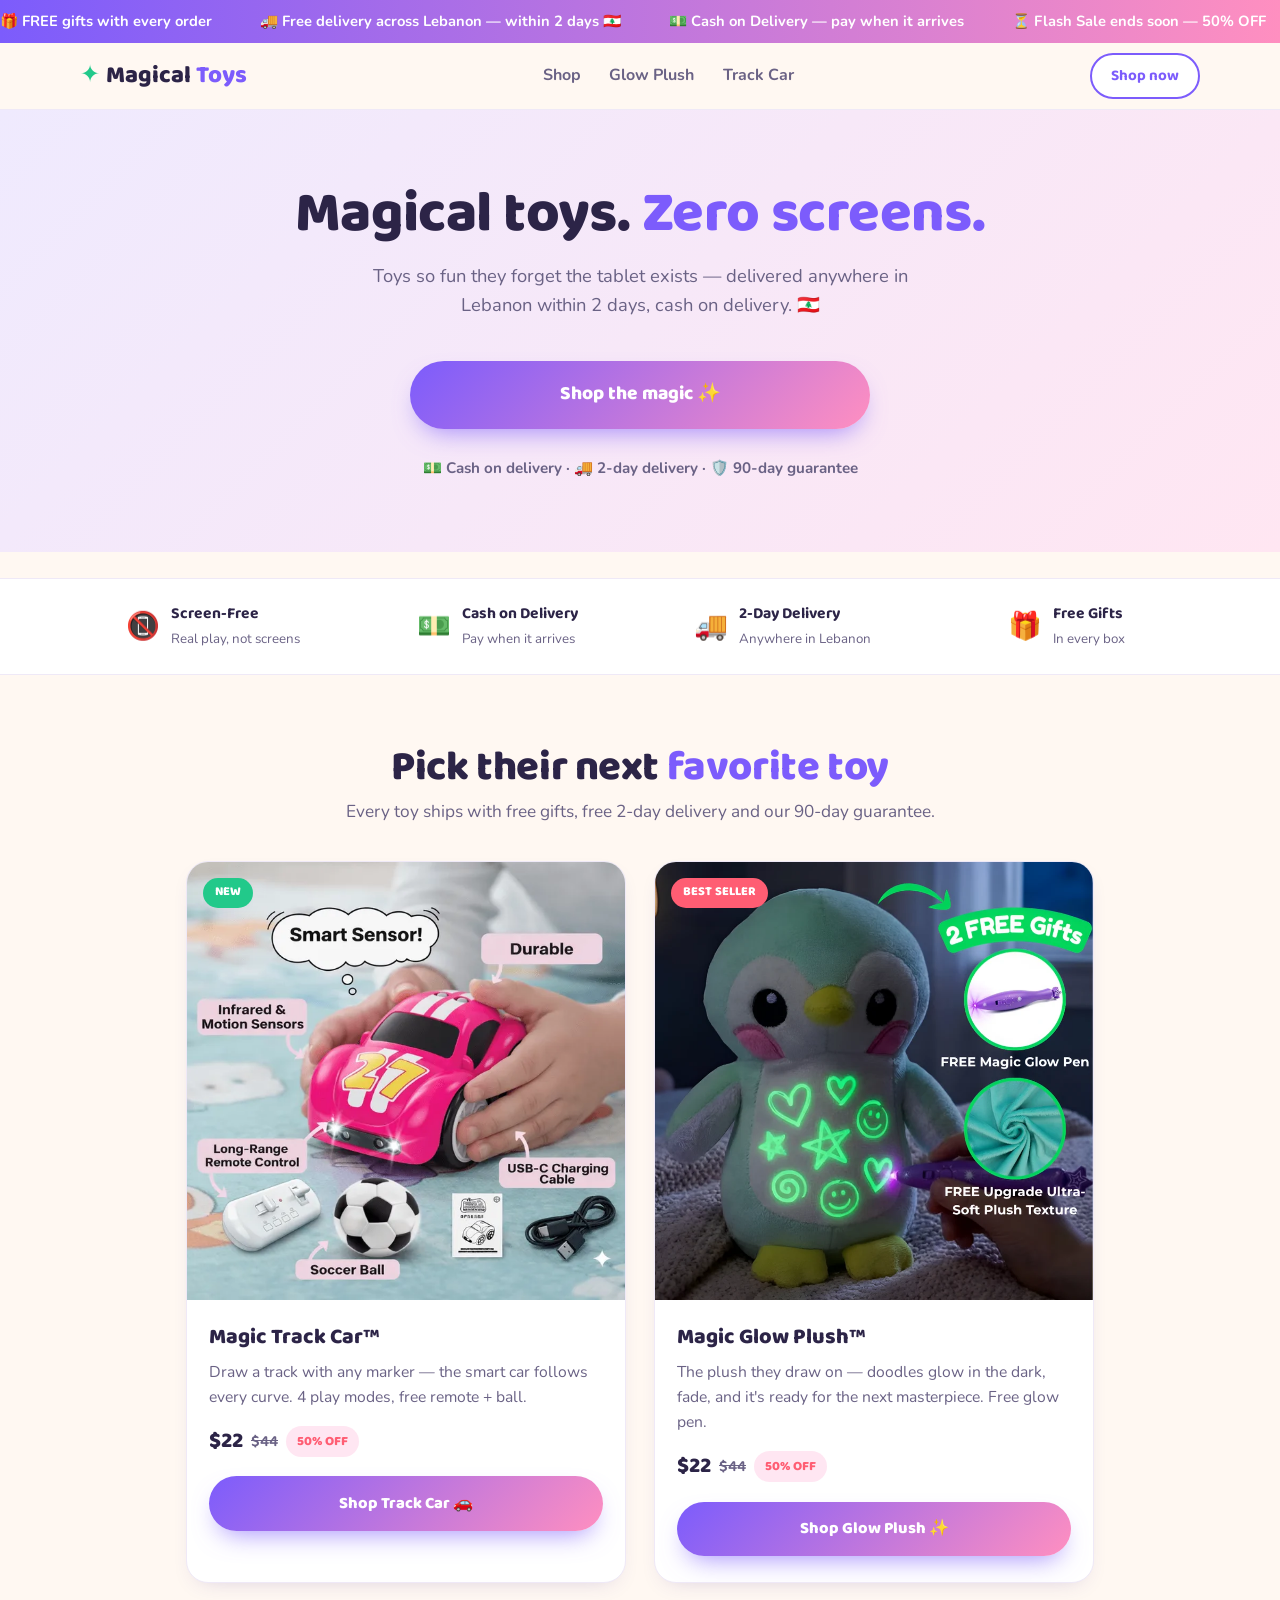
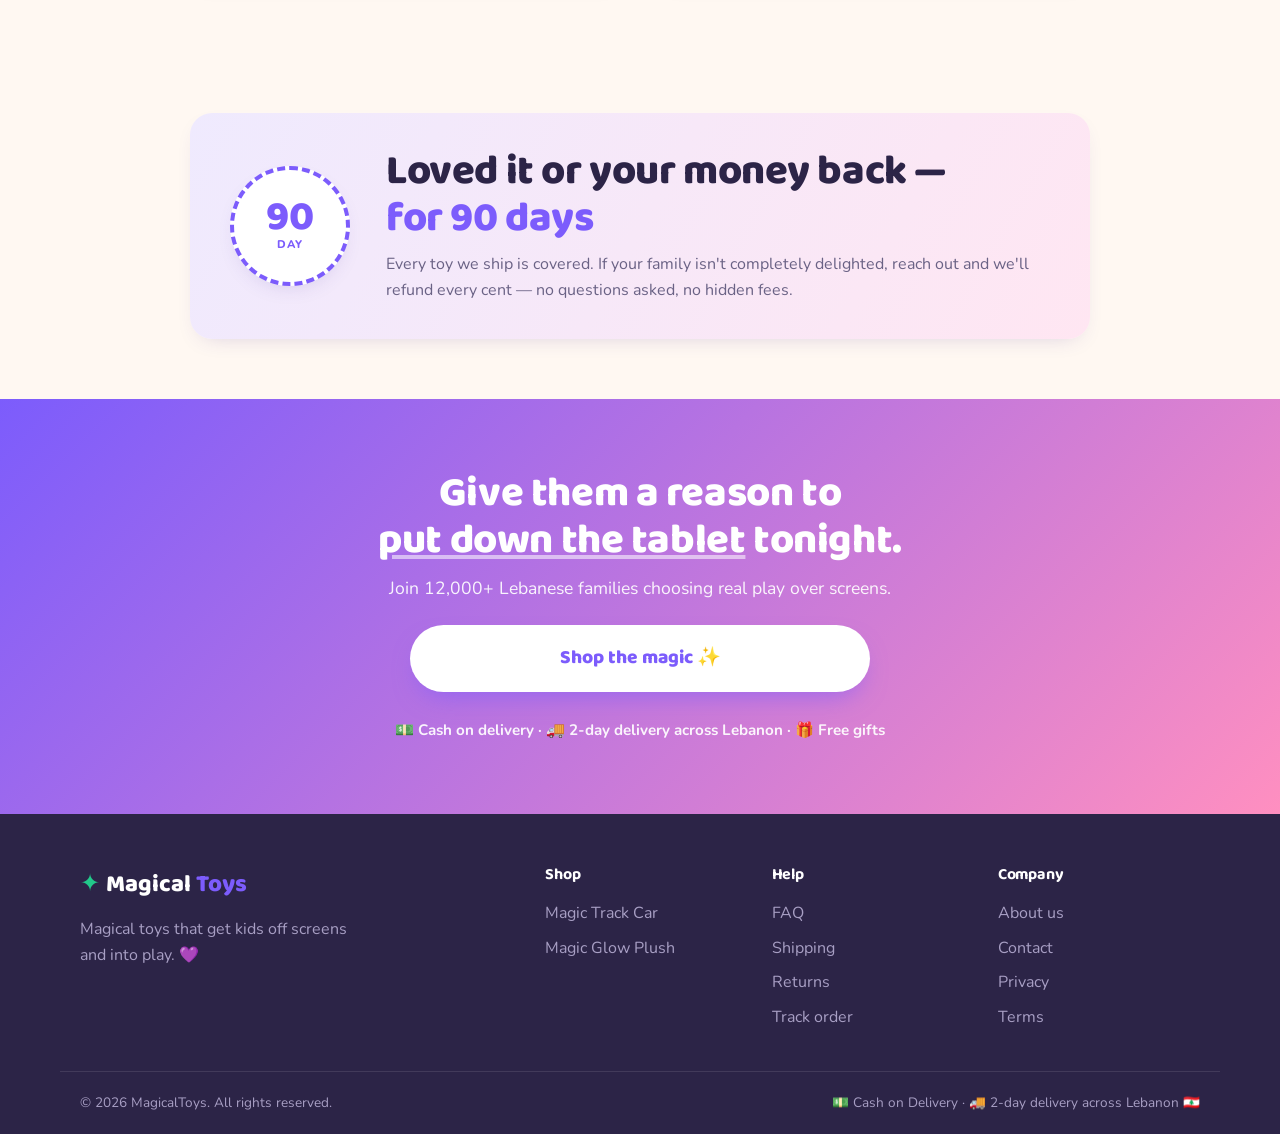
==== commit 01f4ef5f: "Rebrand to MagicalToys general store; add Magic Track Car product - index.html is now a store home l" ====
--- a/index.html
+++ b/index.html
@@ -4,9 +4,9 @@
 <head>
   <meta charset="utf-8" />
   <meta name="viewport" content="width=device-width, initial-scale=1" />
-  <title>Magic Glow Plush™ — Cash on Delivery across Lebanon | GlowPals</title>
+  <title>MagicalToys — Magical toys, zero screens | Cash on Delivery Lebanon</title>
   <meta name="description"
-    content="The plush toy kids draw on! Sketch with the Magic Glow Pen, watch it glow in the dark, then it fades so they can create again. Screen-free magic. Free Magic Glow Pen included." />
+    content="Magical toys that get kids off screens and into play. Free 2-day delivery across Lebanon, cash on delivery, 90-day guarantee. Free gifts with every order." />
   <meta name="theme-color" content="#7c5cfc" />
 
   <!-- Favicon -->
@@ -24,11 +24,11 @@
   </script>
 
   <!-- Open Graph -->
-  <meta property="og:title" content="Magic Glow Plush™ — Draw, Glow & Repeat" />
+  <meta property="og:title" content="MagicalToys — Magical toys, zero screens" />
   <meta property="og:description"
-    content="Screen-free creativity your kids will beg for. Draw, glow in the dark, fade, repeat. Free Magic Glow Pen included." />
-  <meta property="og:image" content="assets/NO_8_1.webp" />
-  <meta property="og:type" content="product" />
+    content="Toys that get kids off screens and into play. Free 2-day delivery across Lebanon, cash on delivery." />
+  <meta property="og:image" content="assets/car-pink.webp" />
+  <meta property="og:type" content="website" />
 
   <link rel="preconnect" href="https://fonts.googleapis.com" />
   <link rel="preconnect" href="https://fonts.gstatic.com" crossorigin />
@@ -43,11 +43,11 @@
   <!-- ===== Announcement bar ===== -->
   <div class="announce" id="announce">
     <div class="announce-track">
-      <span>🎁 FREE Magic Glow Pen + Ultra-Soft Upgrade with every order</span>
+      <span>🎁 FREE gifts with every order</span>
       <span>🚚 Free delivery across Lebanon — within 2 days 🇱🇧</span>
       <span>💵 Cash on Delivery — pay when it arrives</span>
       <span>⏳ Flash Sale ends soon — 50% OFF</span>
-      <span aria-hidden="true">🎁 FREE Magic Glow Pen + Ultra-Soft Upgrade with every order</span>
+      <span aria-hidden="true">🎁 FREE gifts with every order</span>
       <span aria-hidden="true">🚚 Free delivery across Lebanon — within 2 days 🇱🇧</span>
       <span aria-hidden="true">💵 Cash on Delivery — pay when it arrives</span>
       <span aria-hidden="true">⏳ Flash Sale ends soon — 50% OFF</span>
@@ -57,141 +57,28 @@
   <!-- ===== Header ===== -->
   <header class="header">
     <div class="wrap header-inner">
-      <a href="#top" class="logo" aria-label="GlowPals home">
-        <span class="logo-dot">✦</span> Glow<span class="logo-accent">Pals</span>
+      <a href="index.html" class="logo" aria-label="MagicalToys home">
+        <span class="logo-dot">✦</span> Magical<span class="logo-accent">Toys</span>
       </a>
       <nav class="nav" aria-label="Primary">
-        <a href="#how">How it works</a>
-        <a href="#reviews">Reviews</a>
-        <a href="#faq">FAQ</a>
+        <a href="#shop">Shop</a>
+        <a href="glow-plush.html">Glow Plush</a>
+        <a href="track-car.html">Track Car</a>
       </nav>
-      <button class="cart-btn" id="cartOpen" aria-label="Open cart">
-        <svg viewBox="0 0 24 24" width="22" height="22" fill="none" stroke="currentColor" stroke-width="2"
-          stroke-linecap="round" stroke-linejoin="round">
-          <circle cx="9" cy="21" r="1" />
-          <circle cx="20" cy="21" r="1" />
-          <path d="M1 1h4l2.68 13.39a2 2 0 0 0 2 1.61h9.72a2 2 0 0 0 2-1.61L23 6H6" />
-        </svg>
-        <span class="cart-count" id="cartCount">0</span>
-      </button>
+      <a href="#shop" class="btn-secondary header-cta">Shop now</a>
     </div>
   </header>
 
   <main id="top">
 
-    <!-- ===== Product / Hero ===== -->
-    <section class="product wrap" id="buy">
-      <!-- Gallery -->
-      <div class="gallery">
-        <div class="gallery-main">
-          <span class="badge-save">50% OFF</span>
-          <button class="gal-arrow gal-prev" id="galPrev" aria-label="Previous image">‹</button>
-          <img id="galMain" src="assets/NO_8_1.webp"
-            alt="Magic Glow Plush penguin glowing in the dark with 2 free gifts" />
-          <button class="gal-arrow gal-next" id="galNext" aria-label="Next image">›</button>
-        </div>
-        <div class="thumbs" id="thumbs"><!-- injected by JS --></div>
-      </div>
-
-      <!-- Buy box -->
-      <div class="buybox">
-        <div class="rating-row">
-          <span class="stars" aria-hidden="true">★★★★★</span>
-          <span class="rating-text">4.9 · <a href="#reviews">2,148 reviews</a></span>
-          <span class="pill-hot">🔥 Selling fast</span>
-        </div>
-
-        <h1 class="p-title">Magic Glow Plush™</h1>
-        <p class="p-sub">The cuddly toy your kids <em>draw on</em> — sketch it, watch it glow in the dark, then it fades
-          so they can create all over again. Screen-free magic. ✨</p>
-
-        <div class="price-row">
-          <span class="price-now">$22</span>
-          <span class="price-was">$44</span>
-          <span class="price-tag">You save $22</span>
-        </div>
-
-        <ul class="mini-benefits">
-          <li>✨ Sparks creativity — endlessly reusable</li>
-          <li>🌙 The perfect calm-down bedtime buddy</li>
-          <li>📵 Screen-free fun kids actually love</li>
-          <li>🚚 Delivery within 2 days — pay cash at your door</li>
-          <li>🛡️ 90-day money-back guarantee</li>
-        </ul>
-
-        <!-- Variant -->
-        <div class="option-block">
-          <div class="option-label">Choose your buddy: <strong id="variantName">Penguin</strong></div>
-          <div class="swatches" id="swatches"><!-- injected by JS --></div>
-        </div>
-
-        <!-- Bundle -->
-        <div class="option-block">
-          <div class="option-label">Select your pack <span class="option-hint">(more = bigger savings 🎁)</span></div>
-          <div class="bundles" id="bundles">
-            <label class="bundle" data-qty="1" data-price="22">
-              <input type="radio" name="bundle" value="1" />
-              <div class="bundle-body">
-                <div class="bundle-top"><span class="bundle-name">1 Glow Plush</span><span
-                    class="bundle-price">$22</span></div>
-                <div class="bundle-note">Great to try it out</div>
-              </div>
-            </label>
-            <label class="bundle is-selected" data-qty="2" data-price="40">
-              <input type="radio" name="bundle" value="2" checked />
-              <span class="bundle-flag">MOST POPULAR</span>
-              <div class="bundle-body">
-                <div class="bundle-top"><span class="bundle-name">2 Glow Plush</span><span class="bundle-price">$40
-                    <s>$44</s></span></div>
-                <div class="bundle-note">Save $4 — one to keep, one to gift</div>
-              </div>
-            </label>
-            <label class="bundle" data-qty="3" data-price="57">
-              <input type="radio" name="bundle" value="3" />
-              <span class="bundle-flag flag-deal">BEST DEAL</span>
-              <div class="bundle-body">
-                <div class="bundle-top"><span class="bundle-name">3 Glow Plush</span><span class="bundle-price">$57
-                    <s>$66</s></span></div>
-                <div class="bundle-note">Save $9 — the whole squad</div>
-              </div>
-            </label>
-          </div>
-        </div>
-
-        <!-- Free gift callout -->
-        <div class="gift-callout">
-          <span class="gift-emoji">🎁</span>
-          <div><strong>2 FREE gifts included</strong><br />Magic Glow Pen + Ultra-Soft Plush upgrade with every order.
-          </div>
-        </div>
-
-        <!-- CTA -->
-        <button class="btn-buy" id="buyNow">Add to Cart — <span id="ctaPrice">$40</span></button>
-        <p class="cta-sub">or <button class="linkish" id="buyInstant">buy it now →</button></p>
-
-        <!-- Stock bar -->
-
-
-        <!-- Trust -->
-        <div class="trust-mini">
-          <div><svg viewBox="0 0 24 24" width="20" height="20" fill="none" stroke="currentColor" stroke-width="2"
-              stroke-linecap="round" stroke-linejoin="round">
-              <path d="M12 22s8-4 8-10V5l-8-3-8 3v7c0 6 8 10 8 10z" />
-            </svg> 90-Day Guarantee</div>
-          <div><svg viewBox="0 0 24 24" width="20" height="20" fill="none" stroke="currentColor" stroke-width="2"
-              stroke-linecap="round" stroke-linejoin="round">
-              <rect x="3" y="11" width="18" height="11" rx="2" />
-              <path d="M7 11V7a5 5 0 0 1 10 0v4" />
-            </svg> Cash on Delivery</div>
-          <div><svg viewBox="0 0 24 24" width="20" height="20" fill="none" stroke="currentColor" stroke-width="2"
-              stroke-linecap="round" stroke-linejoin="round">
-              <rect x="1" y="3" width="15" height="13" />
-              <path d="M16 8h4l3 3v5h-7z" />
-              <circle cx="5.5" cy="18.5" r="2.5" />
-              <circle cx="18.5" cy="18.5" r="2.5" />
-            </svg> 2-Day Delivery</div>
-        </div>
-
+    <!-- ===== Home hero ===== -->
+    <section class="home-hero">
+      <div class="wrap-narrow">
+        <h1>Magical toys. <span class="hl">Zero screens.</span></h1>
+        <p>Toys so fun they forget the tablet exists — delivered anywhere in Lebanon within 2 days, cash on delivery.
+          🇱🇧</p>
+        <a href="#shop" class="btn-buy btn-buy-lg">Shop the magic ✨</a>
+        <div class="final-trust dark">💵 Cash on delivery · 🚚 2-day delivery · 🛡️ 90-day guarantee</div>
       </div>
     </section>
 
@@ -199,239 +86,52 @@
     <section class="trustbar">
       <div class="wrap trustbar-inner">
         <div class="trust-item"><span>📵</span>
-          <div><strong>Screen-Free</strong><small>Creativity, not screens</small></div>
-        </div>
-        <div class="trust-item"><span>♻️</span>
-          <div><strong>Reusable Forever</strong><small>Draw, fade, repeat</small></div>
-        </div>
-        <div class="trust-item"><span>🧸</span>
-          <div><strong>Ultra-Soft</strong><small>Snuggle-approved</small></div>
+          <div><strong>Screen-Free</strong><small>Real play, not screens</small></div>
+        </div>
+        <div class="trust-item"><span>💵</span>
+          <div><strong>Cash on Delivery</strong><small>Pay when it arrives</small></div>
+        </div>
+        <div class="trust-item"><span>🚚</span>
+          <div><strong>2-Day Delivery</strong><small>Anywhere in Lebanon</small></div>
         </div>
         <div class="trust-item"><span>🎁</span>
-          <div><strong>Free Gifts</strong><small>Glow pen included</small></div>
-        </div>
-      </div>
-    </section>
-
-    <!-- ===== Problem / hook ===== -->
-    <section class="feature wrap" id="how">
-      <div class="feature-media">
-        <img src="assets/NO_10_1.webp" alt="Four children drawing on their glow plush toys with the magic pen" />
-      </div>
-      <div class="feature-text">
-        <span class="eyebrow">The screen-time fix</span>
-        <h2>Keep their creativity <span class="hl">away from screens</span></h2>
-        <p>Tablets go quiet, imaginations light up. The Magic Glow Plush turns "just five more minutes" into hours of
-          drawing, giggling and storytelling — no batteries in a screen required.</p>
-        <p>Every doodle glows for a few magical minutes, then gently fades… so there's always a fresh, blank canvas
-          ready for the next masterpiece.</p>
-        <a href="#buy" class="btn-secondary">Get the magic ✨</a>
-      </div>
-    </section>
-
-    <!-- ===== How it works: 3 steps ===== -->
-    <section class="steps">
+          <div><strong>Free Gifts</strong><small>In every box</small></div>
+        </div>
+      </div>
+    </section>
+
+    <!-- ===== Shop ===== -->
+    <section class="shop" id="shop">
       <div class="wrap">
-        <h2 class="center">Draw. Glow. Repeat. <span class="hl">It's that simple.</span></h2>
-        <div class="steps-grid">
-          <div class="step">
-            <div class="step-num">1</div>
-            <div class="step-emoji">🖊️</div>
-            <h3>Draw</h3>
-            <p>Kids doodle hearts, stars, names — anything — with the included Magic Glow Pen.</p>
-          </div>
-          <div class="step">
-            <div class="step-num">2</div>
-            <div class="step-emoji">🌟</div>
-            <h3>Glow</h3>
-            <p>Turn off the lights and their artwork glows bright green in the dark. Wow guaranteed.</p>
-          </div>
-          <div class="step">
-            <div class="step-num">3</div>
-            <div class="step-emoji">🔁</div>
-            <h3>Repeat</h3>
-            <p>The glow fades in a few minutes, leaving a blank canvas to create all over again.</p>
-          </div>
-        </div>
-      </div>
-    </section>
-
-    <!-- ===== Feature: free gifts ===== -->
-    <section class="feature wrap reverse">
-      <div class="feature-media">
-        <img src="assets/NO_8_1.webp" alt="Glow plush with 2 free gifts: Magic Glow Pen and ultra-soft plush upgrade" />
-      </div>
-      <div class="feature-text">
-        <span class="eyebrow">Order today</span>
-        <h2>Every order ships with <span class="hl">2 free gifts</span></h2>
-        <ul class="check-list">
-          <li><strong>FREE Magic Glow Pen</strong> — chunky grip for little hands, bright light, no mess.</li>
-          <li><strong>FREE Ultra-Soft upgrade</strong> — premium minky-soft plush that's made for cuddles.</li>
-        </ul>
-        <p class="fineprint">Bonus gifts are automatically added at checkout while stock lasts.</p>
-        <a href="#buy" class="btn-secondary">Claim my free gifts 🎁</a>
-      </div>
-    </section>
-
-    <!-- ===== Feature: the pen ===== -->
-    <section class="feature wrap">
-      <div class="feature-media">
-        <img src="assets/NO_9_1.webp" alt="Magic Glow Pen features: chunky grip, large on/off button, bright light" />
-      </div>
-      <div class="feature-text">
-        <span class="eyebrow">Made for tiny hands</span>
-        <h2>The <span class="hl">Magic Glow Pen</span>, designed for kids</h2>
-        <ul class="check-list">
-          <li><strong>Chunky grip</strong> that's comfy for little hands</li>
-          <li><strong>Large on/off button</strong> — easy to press, easy to hold</li>
-          <li><strong>Bright light</strong> that lights up drawings instantly</li>
-          <li><strong>Totally mess-free</strong> — no ink, no stains, no clean-up</li>
-        </ul>
-        <a href="#buy" class="btn-secondary">Add to cart</a>
-      </div>
-    </section>
-
-    <!-- ===== Variants showcase ===== -->
-    <section class="variants-show">
-      <div class="wrap">
-        <h2 class="center">Meet the <span class="hl">glow squad</span></h2>
-        <p class="center sub">Four cuddly friends, one magical glow. Which one will they pick?</p>
-        <div class="variants-grid" id="variantsGrid"><!-- injected by JS --></div>
-      </div>
-    </section>
-
-    <!-- ===== Video section ===== -->
-    <section class="videos">
-      <div class="wrap">
-        <h2 class="center">See the <span class="hl">magic</span> in action</h2>
-        <p class="center sub">Real kids, real glow, real "wow." 👇</p>
-        <div class="video-grid" id="videoGrid"><!-- injected by JS --></div>
-      </div>
-    </section>
-
-    <!-- ===== Comparison ===== -->
-    <section class="compare">
-      <div class="wrap">
-        <h2 class="center">Not your ordinary plushie</h2>
-        <div class="compare-card">
-          <table>
-            <thead>
-              <tr>
-                <th></th>
-                <th class="col-us">✦ Magic Glow Plush</th>
-                <th>Ordinary plush</th>
-              </tr>
-            </thead>
-            <tbody>
-              <tr>
-                <td>Draw & re-draw on it</td>
-                <td class="yes">✓</td>
-                <td class="no">✕</td>
-              </tr>
-              <tr>
-                <td>Glows in the dark</td>
-                <td class="yes">✓</td>
-                <td class="no">✕</td>
-              </tr>
-              <tr>
-                <td>Screen-free creativity</td>
-                <td class="yes">✓</td>
-                <td class="no">✕</td>
-              </tr>
-              <tr>
-                <td>Ultra-soft cuddle material</td>
-                <td class="yes">✓</td>
-                <td class="no">Sometimes</td>
-              </tr>
-              <tr>
-                <td>Free Magic Glow Pen</td>
-                <td class="yes">✓</td>
-                <td class="no">✕</td>
-              </tr>
-              <tr>
-                <td>Keeps them entertained for hours</td>
-                <td class="yes">✓</td>
-                <td class="no">A few minutes</td>
-              </tr>
-            </tbody>
-          </table>
-        </div>
-      </div>
-    </section>
-
-    <!-- ===== Reviews ===== -->
-    <section class="reviews" id="reviews">
-      <div class="wrap">
-        <div class="reviews-head">
-          <div class="reviews-score">
-            <div class="big-score">4.9</div>
-            <div class="stars big" aria-hidden="true">★★★★★</div>
-            <div class="reviews-count">Based on 2,148 verified reviews</div>
-          </div>
-          <div class="reviews-bars">
-            <div class="bar-row"><span>5★</span>
-              <div class="bar"><span style="width:92%"></span></div><small>92%</small>
+        <h2 class="center">Pick their next <span class="hl">favorite toy</span></h2>
+        <p class="center sub">Every toy ships with free gifts, free 2-day delivery and our 90-day guarantee.</p>
+        <div class="shop-grid">
+
+          <a class="pcard" href="track-car.html">
+            <span class="pcard-badge">NEW</span>
+            <img src="assets/car-pink.webp" alt="Magic Track Car with remote control, soccer ball and USB-C cable" />
+            <div class="pcard-body">
+              <div class="pcard-name">Magic Track Car™</div>
+              <p class="pcard-desc">Draw a track with any marker — the smart car follows every curve. 4 play modes,
+                free remote + ball.</p>
+              <div class="pcard-price">$22 <s>$44</s> <span class="price-tag">50% OFF</span></div>
+              <span class="btn-buy">Shop Track Car 🚗</span>
             </div>
-            <div class="bar-row"><span>4★</span>
-              <div class="bar"><span style="width:6%"></span></div><small>6%</small>
+          </a>
+
+          <a class="pcard" href="glow-plush.html">
+            <span class="pcard-badge badge-hot">BEST SELLER</span>
+            <img src="assets/NO_8_1.webp" alt="Magic Glow Plush glowing in the dark with free Magic Glow Pen" />
+            <div class="pcard-body">
+              <div class="pcard-name">Magic Glow Plush™</div>
+              <p class="pcard-desc">The plush they draw on — doodles glow in the dark, fade, and it's ready for the next
+                masterpiece. Free glow pen.</p>
+              <div class="pcard-price">$22 <s>$44</s> <span class="price-tag">50% OFF</span></div>
+              <span class="btn-buy">Shop Glow Plush ✨</span>
             </div>
-            <div class="bar-row"><span>3★</span>
-              <div class="bar"><span style="width:1%"></span></div><small>1%</small>
-            </div>
-            <div class="bar-row"><span>2★</span>
-              <div class="bar"><span style="width:1%"></span></div><small>1%</small>
-            </div>
-            <div class="bar-row"><span>1★</span>
-              <div class="bar"><span style="width:0%"></span></div><small>0%</small>
-            </div>
-          </div>
-        </div>
-
-        <div class="review-grid">
-          <figure class="review">
-            <div class="stars" aria-hidden="true">★★★★★</div>
-            <blockquote>"I got one for my daughter and now whenever her cousins come over, the first thing they do is
-              run to draw on it. Cutest thing ever!"</blockquote>
-            <figcaption><span class="avatar">M</span> Maya K. — Beirut <span class="verified">✓ Verified buyer</span>
-            </figcaption>
-          </figure>
-          <figure class="review">
-            <div class="stars" aria-hidden="true">★★★★★</div>
-            <blockquote>"My son keeps writing his friends' names on it, and the moment it fades he runs back to write
-              them again. He doesn't ask for my phone anymore!"</blockquote>
-            <figcaption><span class="avatar">R</span> Rana H. — Tripoli <span class="verified">✓ Verified buyer</span>
-            </figcaption>
-          </figure>
-          <figure class="review">
-            <div class="stars" aria-hidden="true">★★★★★</div>
-            <blockquote>"We turn off the lights and he proudly shows me everything he drew. Bedtime went from a battle
-              to the best part of the day."</blockquote>
-            <figcaption><span class="avatar">N</span> Nour S. — Jounieh <span class="verified">✓ Verified buyer</span>
-            </figcaption>
-          </figure>
-          <figure class="review">
-            <div class="stars" aria-hidden="true">★★★★★</div>
-            <blockquote>"Even when the electricity cuts at night, this keeps my twins busy and laughing in the dark.
-              Finally something that isn't a tablet!"</blockquote>
-            <figcaption><span class="avatar">Z</span> Zeinab F. — Nabatieh <span class="verified">✓ Verified
-                buyer</span></figcaption>
-          </figure>
-          <figure class="review">
-            <div class="stars" aria-hidden="true">★★★★★</div>
-            <blockquote>"Softest plush we own and the glow is really bright. Ordered Monday, it was in Saida by
-              Wednesday — paid cash at the door, so easy."</blockquote>
-            <figcaption><span class="avatar">A</span> Ali M. — Saida <span class="verified">✓ Verified buyer</span>
-            </figcaption>
-          </figure>
-          <figure class="review">
-            <div class="stars" aria-hidden="true">★★★★☆</div>
-            <blockquote>"The kids love it so much. The delivery guy called, I paid cash, done in two days. Only wish I
-              ordered two so they stop fighting over it!"</blockquote>
-            <figcaption><span class="avatar">C</span> Carla A. — Zahle <span class="verified">✓ Verified buyer</span>
-            </figcaption>
-          </figure>
-        </div>
-        <div class="center"><a href="#buy" class="btn-secondary">Join 12,000+ happy families ✨</a></div>
+          </a>
+
+        </div>
       </div>
     </section>
 
@@ -443,62 +143,8 @@
         </div>
         <div>
           <h2>Loved it or your money back — <span class="hl">for 90 days</span></h2>
-          <p>If you're not completely delighted with the softness, the glow, or the magic on your kids' faces, just
-            reach out and we'll refund every cent. No questions asked, no hidden fees. That's how confident we are.</p>
-        </div>
-      </div>
-    </section>
-
-    <!-- ===== FAQ ===== -->
-    <section class="faq" id="faq">
-      <div class="wrap-narrow">
-        <h2 class="center">Questions? We've got answers.</h2>
-        <div class="faq-list">
-          <details>
-            <summary>What is the plush made of?</summary>
-            <p>Each Magic Glow Plush is made with soft, luminous polyester plush (similar to minky/microfleece) and
-              filled with fluffy PP cotton — safe, huggable and machine-lovable.</p>
-          </details>
-          <details>
-            <summary>How does the glow effect work?</summary>
-            <p>Use the included Magic Glow Pen to draw on the plush. The pen's special light activates the luminous
-              fabric so your drawing glows brightly in the dark. No ink, no mess.</p>
-          </details>
-          <details>
-            <summary>How long does the glow last?</summary>
-            <p>Drawings naturally fade within a few minutes, giving kids a fresh blank canvas to create again and again
-              — endlessly reusable.</p>
-          </details>
-          <details>
-            <summary>How big is the plush?</summary>
-            <p>It measures approximately 8 inches (20.3 cm) — the perfect huggable size for little hands and bedtime
-              cuddles.</p>
-          </details>
-          <details>
-            <summary>What age is it recommended for?</summary>
-            <p>Recommended for children ages 1 and up. It's a hit with toddlers, big kids and (secretly) grown-ups too.
-            </p>
-          </details>
-          <details>
-            <summary>How does the Magic Glow Pen work?</summary>
-            <p>The pen uses a bright, safe light with a large power button and an ergonomic grip made for little hands.
-              It runs on 4 AA batteries and includes a switch to keep the light on.</p>
-          </details>
-          <details>
-            <summary>When will my order arrive?</summary>
-            <p>Fast! We deliver anywhere in Lebanon within <strong>2 days</strong> — Beirut, the mountains, the south,
-              the Bekaa, everywhere. Delivery is free. 🇱🇧</p>
-          </details>
-          <details>
-            <summary>How do I pay?</summary>
-            <p>Cash on delivery only — no card and no upfront payment needed. Order now and simply pay the driver in
-              cash when your Glow Plush arrives at your door. 💵</p>
-          </details>
-          <details>
-            <summary>What if I don't love it?</summary>
-            <p>You're covered by our 90-day money-back guarantee. If it's not magical for your family, we'll refund you
-              in full.</p>
-          </details>
+          <p>Every toy we ship is covered. If your family isn't completely delighted, reach out and we'll refund every
+            cent — no questions asked, no hidden fees.</p>
         </div>
       </div>
     </section>
@@ -507,9 +153,9 @@
     <section class="final-cta">
       <div class="wrap-narrow center">
         <h2>Give them a reason to <span class="hl">put down the tablet</span> tonight.</h2>
-        <p>Join 12,000+ families lighting up bedtime with the Magic Glow Plush.</p>
-        <a href="#buy" class="btn-buy btn-buy-lg">Get mine now — 50% OFF today</a>
-        <div class="final-trust">💵 Cash on delivery · 🚚 2-day delivery across Lebanon · 🎁 2 free gifts</div>
+        <p>Join 12,000+ Lebanese families choosing real play over screens.</p>
+        <a href="#shop" class="btn-buy btn-buy-lg">Shop the magic ✨</a>
+        <div class="final-trust">💵 Cash on delivery · 🚚 2-day delivery across Lebanon · 🎁 Free gifts</div>
       </div>
     </section>
   </main>
@@ -518,19 +164,19 @@
   <footer class="footer">
     <div class="wrap footer-inner">
       <div class="footer-brand">
-        <a href="#top" class="logo"><span class="logo-dot">✦</span> Glow<span class="logo-accent">Pals</span></a>
-        <p>Screen-free magic that grows with their imagination. 💜</p>
+        <a href="index.html" class="logo"><span class="logo-dot">✦</span> Magical<span
+            class="logo-accent">Toys</span></a>
+        <p>Magical toys that get kids off screens and into play. 💜</p>
       </div>
       <div class="footer-cols">
         <div>
           <h4>Shop</h4>
-          <a href="#buy">Magic Glow Plush</a>
-          <a href="#buy">Bundles</a>
-          <a href="#reviews">Reviews</a>
+          <a href="track-car.html">Magic Track Car</a>
+          <a href="glow-plush.html">Magic Glow Plush</a>
         </div>
         <div>
           <h4>Help</h4>
-          <a href="#faq">FAQ</a>
+          <a href="glow-plush.html#faq">FAQ</a>
           <a href="#">Shipping</a>
           <a href="#">Returns</a>
           <a href="#">Track order</a>
@@ -545,89 +191,11 @@
       </div>
     </div>
     <div class="footer-bottom">
-      <span>© 2026 GlowPals. All rights reserved.</span>
+      <span>© 2026 MagicalToys. All rights reserved.</span>
       <span>💵 Cash on Delivery · 🚚 2-day delivery across Lebanon 🇱🇧</span>
     </div>
   </footer>
 
-  <!-- ===== Mobile sticky buy bar ===== -->
-  <div class="sticky-buy" id="stickyBuy">
-    <div class="sticky-info">
-      <span class="sticky-name">Magic Glow Plush™</span>
-      <span class="sticky-price"><strong id="stickyPrice">$40</strong> <s>$44</s></span>
-    </div>
-    <button class="btn-buy" id="stickyBtn">Add to Cart</button>
-  </div>
-
-  <!-- ===== Cart drawer ===== -->
-  <div class="drawer-overlay" id="drawerOverlay"></div>
-  <aside class="cart-drawer" id="cartDrawer" aria-label="Your cart" aria-hidden="true">
-    <div class="drawer-head">
-      <h3>Your cart 🛒</h3>
-      <button class="drawer-close" id="cartClose" aria-label="Close cart">✕</button>
-    </div>
-    <div class="drawer-body" id="drawerBody">
-      <p class="cart-empty" id="cartEmpty">Your cart is empty — let's fix that! 💜</p>
-      <div id="cartItems"></div>
-    </div>
-    <div class="drawer-foot" id="drawerFoot" hidden>
-      <div class="free-ship-note">🚚 FREE <strong>2-day delivery</strong> anywhere in Lebanon + 2 free gifts 🎁</div>
-      <div class="drawer-total"><span>Total</span><strong id="cartTotal">$0.00</strong></div>
-      <button class="btn-buy" id="checkoutBtn">Order now — Cash on Delivery →</button>
-      <p class="drawer-fine">💵 Pay cash when it arrives · 90-day money-back guarantee</p>
-    </div>
-  </aside>
-
-  <!-- ===== Checkout modal ===== -->
-  <div class="modal-overlay" id="checkoutOverlay">
-    <div class="modal" role="dialog" aria-modal="true" aria-labelledby="coTitle">
-      <button class="modal-close" id="checkoutClose" aria-label="Close">✕</button>
-      <div id="checkoutView">
-        <h3 id="coTitle">Almost yours! 🎉</h3>
-        <p class="modal-sub">Pay <strong>cash on delivery</strong> 💵 — we deliver anywhere in Lebanon within <strong>2
-            days</strong>. 🇱🇧</p>
-        <div class="co-summary" id="coSummary"></div>
-        <form id="checkoutForm" class="co-form" novalidate>
-          <div class="co-row">
-            <label>Full name *<input name="name" required autocomplete="name" placeholder="Rami Khoury" /></label>
-          </div>
-          <div class="co-row two">
-            <label>Mobile * <span class="lbl-hint">(Lebanese number)</span><input name="phone" id="coPhone" type="tel"
-                required autocomplete="tel" placeholder="03 123 456" /></label>
-            <label>Email <span class="lbl-hint">(optional)</span><input name="email" type="email" autocomplete="email"
-                placeholder="you@email.com" /></label>
-          </div>
-          <div class="co-row">
-            <label>Address *<input name="address" required autocomplete="street-address"
-                placeholder="Building, street, area" /></label>
-          </div>
-          <div class="co-row">
-            <label>City / Town *<input name="city" required autocomplete="address-level2"
-                placeholder="Beirut, Tripoli, Saida…" /></label>
-          </div>
-          <button type="submit" class="btn-buy" id="coSubmit">Place order (COD) — <span
-              id="coTotal">$0.00</span></button>
-          <p class="drawer-fine">💵 No payment now — you pay cash when your order arrives at your door. 🚚 Delivery
-            within 2 days.</p>
-        </form>
-      </div>
-      <div id="thanksView" hidden>
-        <div class="thanks">
-          <div class="thanks-emoji">😱</div>
-          <h3>Oh no — sold out!</h3>
-          <p>We're so sorry, <strong id="thanksName">friend</strong> — demand has been huge and this batch <strong>just
-              sold out</strong>. 🙈 Don't worry, your spot is saved: we'll contact you very soon when it's back in
-            stock, <strong>with a special discount</strong> to thank you for waiting. 💜</p>
-          <button class="btn-secondary" id="thanksClose">Okay, I'll wait 💜</button>
-        </div>
-      </div>
-    </div>
-  </div>
-
-  <!-- ===== Toast ===== -->
-  <div class="toast" id="toast"></div>
-
-  <script src="script.js"></script>
 </body>
 
-</html>+</html>
--- a/styles.css
+++ b/styles.css
@@ -214,6 +214,8 @@
 .videos{background:linear-gradient(180deg,var(--violet-soft),#fff);padding:70px 0}
 .video-grid{display:grid;grid-template-columns:repeat(4,1fr);gap:18px;margin-top:1.4rem}
 .vid{position:relative;border-radius:var(--radius-sm);overflow:hidden;box-shadow:var(--shadow-sm);background:#000;aspect-ratio:9/16}
+.video-grid.square{grid-template-columns:repeat(2,minmax(0,380px));justify-content:center}
+.video-grid.square .vid{aspect-ratio:1/1}
 .vid video{width:100%;height:100%;object-fit:cover;display:block}
 .vid-play{position:absolute;inset:0;display:grid;place-items:center;background:rgba(44,36,71,.25);border:none;cursor:pointer;color:#fff;font-size:2.6rem}
 .vid-play span{width:64px;height:64px;background:rgba(255,255,255,.9);color:var(--violet);border-radius:50%;display:grid;place-items:center;box-shadow:var(--shadow-sm)}
@@ -276,6 +278,26 @@
 .final-cta .btn-buy{background:#fff;color:var(--violet)}
 .final-cta .btn-buy:hover{filter:none;background:#fff}
 .final-trust{margin-top:1rem;font-weight:700;color:rgba(255,255,255,.92);font-size:.95rem}
+
+/* ---------- Store home ---------- */
+.header-cta{margin-top:0;padding:.55rem 1.2rem;font-size:.95rem}
+.home-hero{background:linear-gradient(135deg,var(--violet-soft),var(--pink-soft));padding:72px 0;text-align:center}
+.home-hero h1{font-size:clamp(2.2rem,5.4vw,3.6rem);font-weight:800}
+.home-hero p{color:var(--ink-soft);font-size:1.15rem;max-width:560px;margin:.9rem auto 1.2rem}
+.final-trust.dark{color:var(--ink-soft);margin-top:1.1rem;font-weight:700}
+.shop{padding:70px 0}
+.shop-grid{display:grid;grid-template-columns:repeat(2,minmax(0,440px));justify-content:center;gap:28px;margin-top:2.2rem}
+.pcard{position:relative;display:block;background:#fff;border:1px solid var(--line);border-radius:var(--radius);overflow:hidden;box-shadow:var(--shadow-sm);transition:transform .18s,box-shadow .18s}
+.pcard:hover{transform:translateY(-5px);box-shadow:var(--shadow)}
+.pcard>img{width:100%;aspect-ratio:1/1;object-fit:cover}
+.pcard-badge{position:absolute;top:16px;left:16px;z-index:2;background:var(--mint);color:#fff;font-family:var(--font-head);font-weight:800;font-size:.78rem;padding:.32rem .75rem;border-radius:999px;box-shadow:var(--shadow-sm)}
+.pcard-badge.badge-hot{background:var(--coral)}
+.pcard-body{padding:20px 22px 26px}
+.pcard-name{font-family:var(--font-head);font-weight:800;font-size:1.35rem}
+.pcard-desc{color:var(--ink-soft);margin:.35rem 0 .9rem;font-size:.98rem}
+.pcard-price{font-family:var(--font-head);font-weight:800;font-size:1.35rem;display:flex;align-items:center;gap:.5rem}
+.pcard-price s{color:var(--ink-soft);font-weight:600;font-size:1rem}
+.pcard .btn-buy{margin-top:1.1rem;font-size:1.02rem;padding:.9rem 1.2rem}
 
 /* ---------- Footer ---------- */
 .footer{background:var(--ink);color:#cfc9e0;padding:52px 0 0}
@@ -360,6 +382,8 @@
   .video-grid{grid-template-columns:repeat(2,1fr)}
   .review-grid{grid-template-columns:1fr 1fr}
   .footer-inner{grid-template-columns:1fr;gap:26px}
+  .shop-grid{grid-template-columns:1fr;max-width:440px;margin-left:auto;margin-right:auto}
+  .header-cta{display:none}
 }
 @media (max-width:640px){
   .trustbar-inner{grid-template-columns:1fr 1fr;gap:16px}
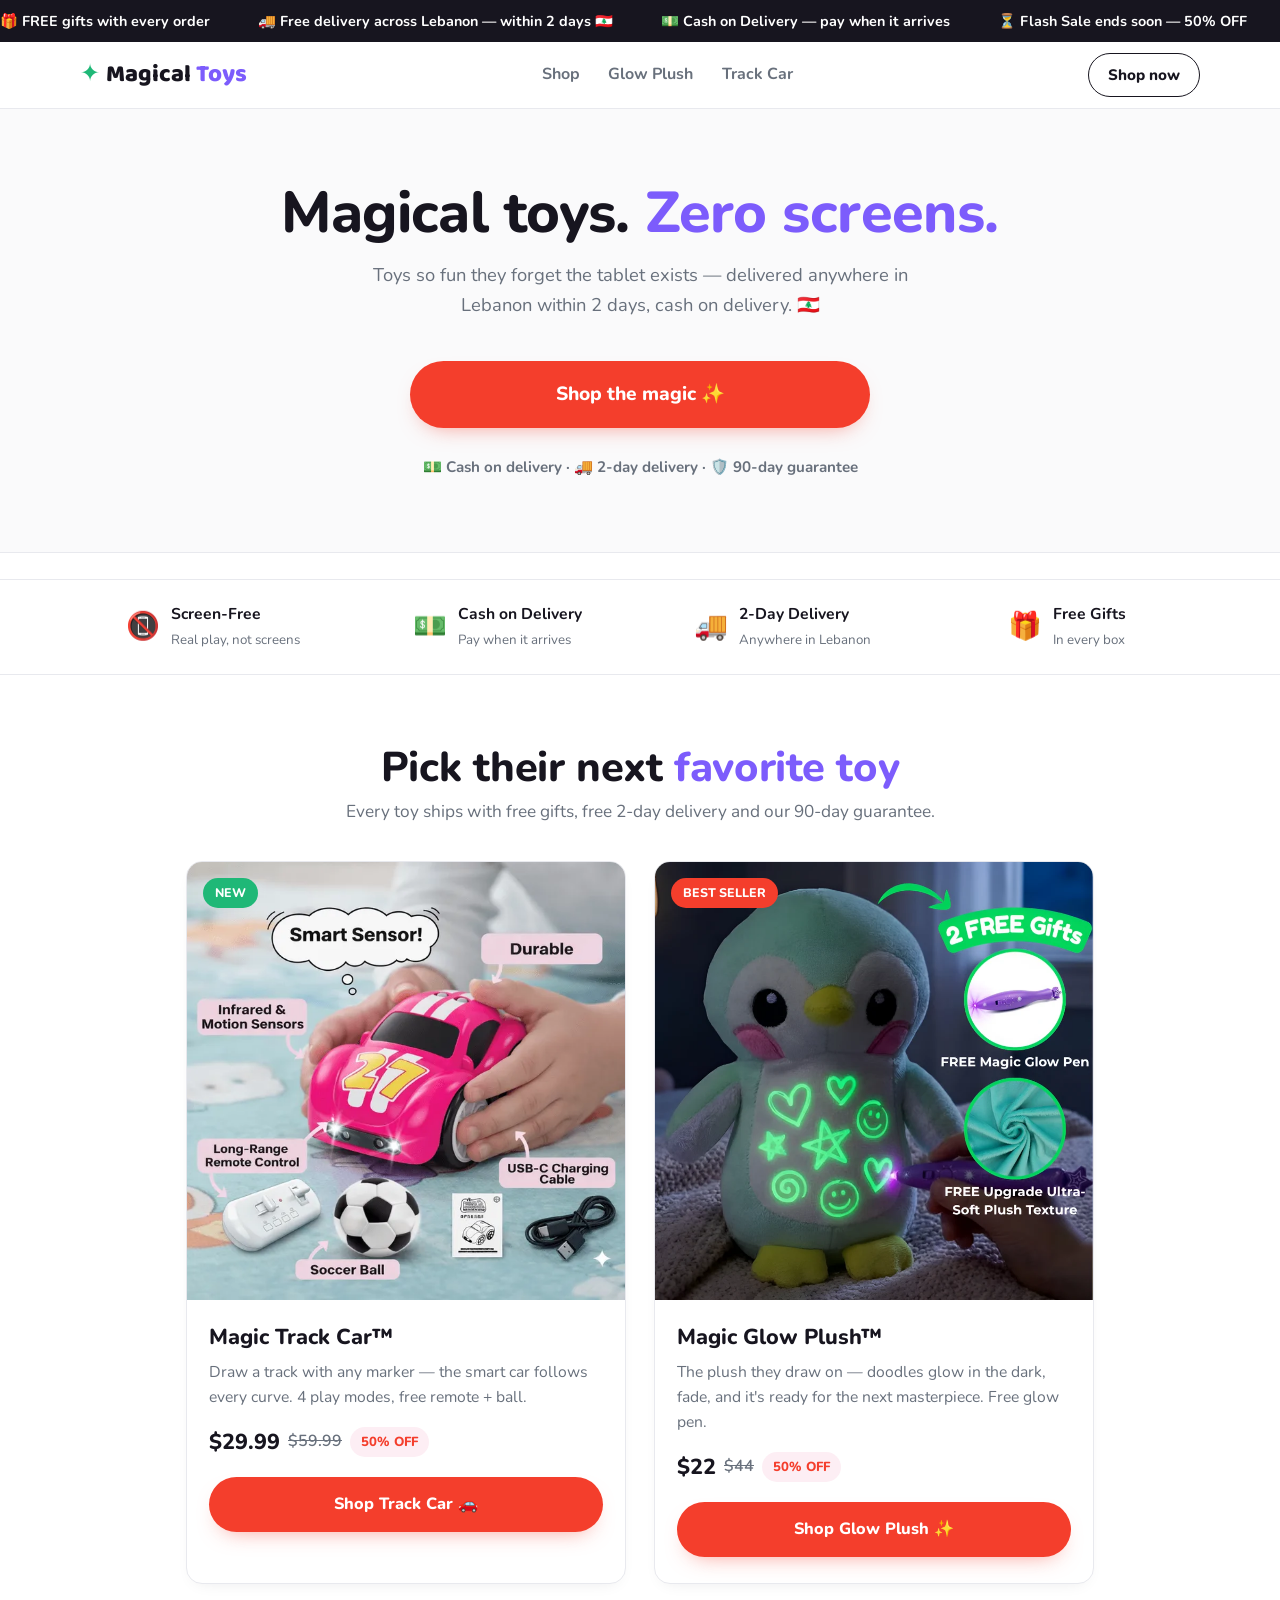
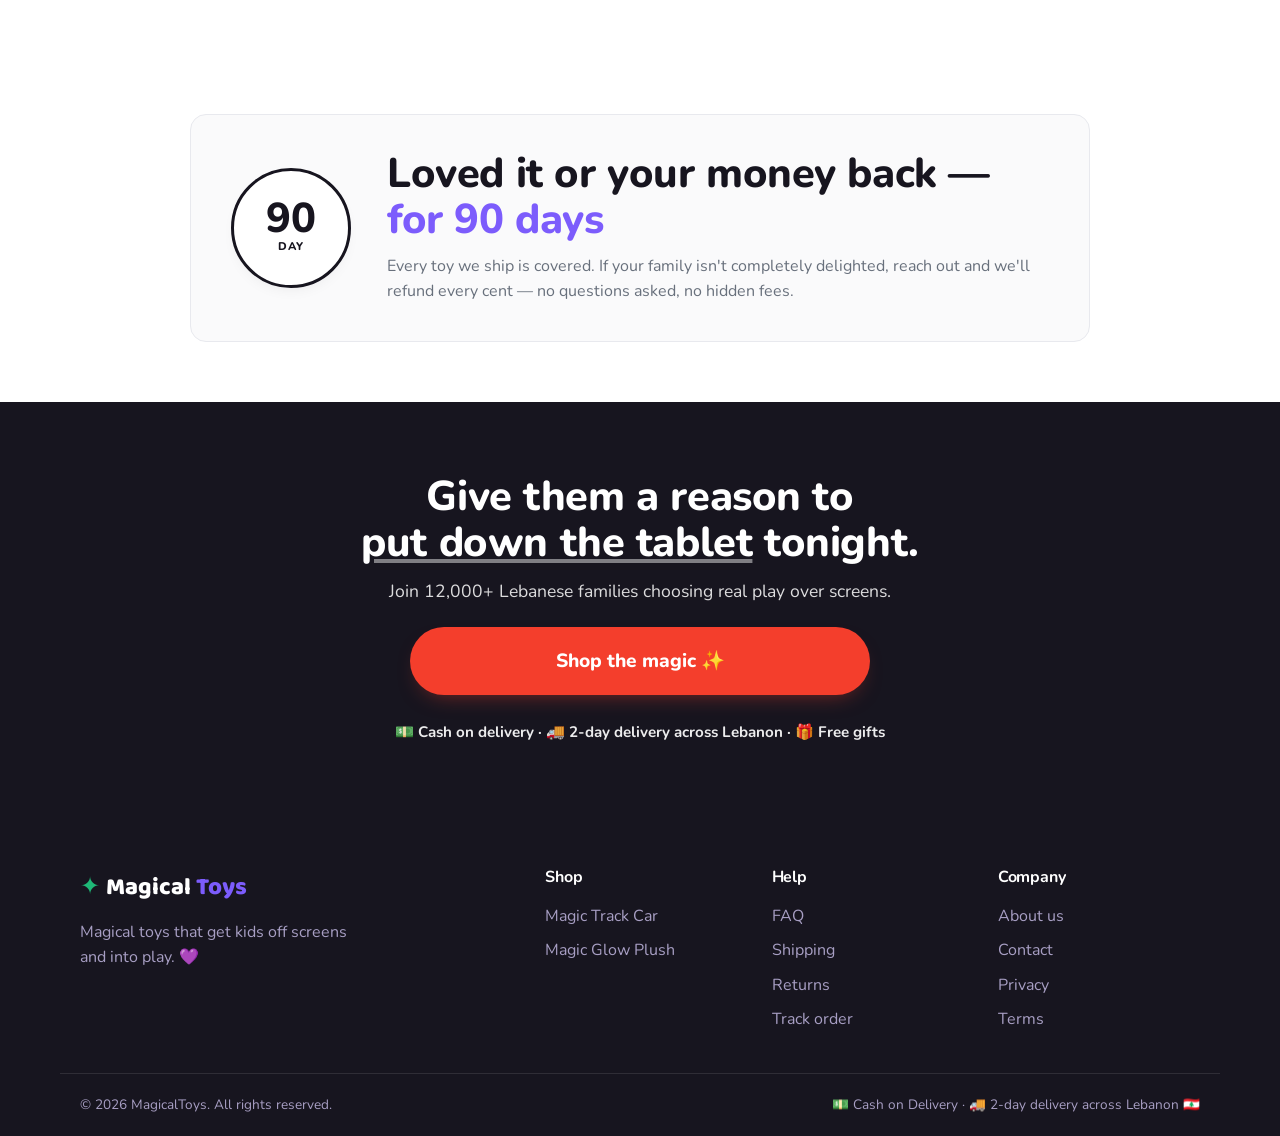
==== commit 0adc86cb: "Track Car: price $29.99 (compare-at $59.99), reviews count 137 Co-Authored-By: Claude Opus 4.8 (1M c" ====
--- a/index.html
+++ b/index.html
@@ -22,6 +22,23 @@
     gtag('js', new Date());
     gtag('config', 'G-8LR9YK1L20');
   </script>
+
+  <!-- Meta Pixel Code -->
+  <script>
+    !function(f,b,e,v,n,t,s)
+    {if(f.fbq)return;n=f.fbq=function(){n.callMethod?
+    n.callMethod.apply(n,arguments):n.queue.push(arguments)};
+    if(!f._fbq)f._fbq=n;n.push=n;n.loaded=!0;n.version='2.0';
+    n.queue=[];t=b.createElement(e);t.async=!0;
+    t.src=v;s=b.getElementsByTagName(e)[0];
+    s.parentNode.insertBefore(t,s)}(window, document,'script',
+    'https://connect.facebook.net/en_US/fbevents.js');
+    fbq('init', '1698271231394054');
+    fbq('track', 'PageView');
+  </script>
+  <noscript><img height="1" width="1" style="display:none"
+      src="https://www.facebook.com/tr?id=1698271231394054&ev=PageView&noscript=1" /></noscript>
+  <!-- End Meta Pixel Code -->
 
   <!-- Open Graph -->
   <meta property="og:title" content="MagicalToys — Magical toys, zero screens" />
@@ -114,7 +131,7 @@
               <div class="pcard-name">Magic Track Car™</div>
               <p class="pcard-desc">Draw a track with any marker — the smart car follows every curve. 4 play modes,
                 free remote + ball.</p>
-              <div class="pcard-price">$22 <s>$44</s> <span class="price-tag">50% OFF</span></div>
+              <div class="pcard-price">$29.99 <s>$59.99</s> <span class="price-tag">50% OFF</span></div>
               <span class="btn-buy">Shop Track Car 🚗</span>
             </div>
           </a>
--- a/styles.css
+++ b/styles.css
@@ -6,24 +6,26 @@
 :root{
   --violet:#7c5cfc;
   --violet-dark:#6842f0;
-  --violet-soft:#efeafe;
-  --mint:#22c98a;
+  --violet-soft:#f2f1f8;
+  --mint:#1fb877;
   --mint-glow:#39e79a;
   --pink:#ff8fc0;
-  --pink-soft:#ffe6f2;
-  --coral:#ff5d73;
+  --pink-soft:#fdeef4;
+  --coral:#f43e2c;
+  --cta:#f43e2c;
+  --cta-dark:#dd3120;
   --amber:#ffb020;
-  --ink:#2c2447;
-  --ink-soft:#6a6285;
-  --cream:#fff8f2;
+  --ink:#17151f;
+  --ink-soft:#68707c;
+  --cream:#ffffff;
   --card:#ffffff;
-  --line:#efe9f7;
-  --shadow:0 18px 40px -18px rgba(72,52,150,.28);
-  --shadow-sm:0 8px 22px -12px rgba(72,52,150,.25);
-  --radius:22px;
-  --radius-sm:14px;
+  --line:#e8e9ee;
+  --shadow:0 14px 32px -18px rgba(23,21,31,.18);
+  --shadow-sm:0 6px 18px -10px rgba(23,21,31,.12);
+  --radius:16px;
+  --radius-sm:12px;
   --wrap:1160px;
-  --font-head:"Baloo 2", system-ui, sans-serif;
+  --font-head:"Nunito", system-ui, sans-serif;
   --font-body:"Nunito", system-ui, sans-serif;
 }
 
@@ -46,42 +48,42 @@
 .wrap-narrow{max-width:780px;margin:0 auto;padding:0 20px}
 .center{text-align:center}
 .sub{color:var(--ink-soft);font-size:1.08rem;margin:.4rem auto 2rem;max-width:620px}
-.eyebrow{display:inline-block;font-family:var(--font-head);font-weight:700;font-size:.82rem;letter-spacing:.08em;text-transform:uppercase;color:var(--violet);background:var(--violet-soft);padding:.32rem .8rem;border-radius:999px;margin-bottom:.9rem}
+.eyebrow{display:inline-block;font-family:var(--font-head);font-weight:800;font-size:.78rem;letter-spacing:.08em;text-transform:uppercase;color:var(--ink-soft);background:#f2f2f5;padding:.32rem .8rem;border-radius:999px;margin-bottom:.9rem}
 
 /* ---------- Buttons ---------- */
 .btn-buy{
   display:inline-flex;align-items:center;justify-content:center;gap:.4rem;
   width:100%;border:none;cursor:pointer;
   font-family:var(--font-head);font-weight:800;font-size:1.12rem;color:#fff;
-  background:linear-gradient(135deg,var(--violet),var(--pink));
+  background:var(--cta);
   padding:1.05rem 1.4rem;border-radius:999px;
-  box-shadow:0 12px 26px -10px rgba(124,92,252,.7);
-  transition:transform .15s ease, box-shadow .15s ease, filter .15s ease;
-}
-.btn-buy:hover{transform:translateY(-2px);box-shadow:0 18px 32px -10px rgba(124,92,252,.75);filter:saturate(1.08)}
+  box-shadow:0 10px 22px -12px rgba(244,62,44,.55);
+  transition:transform .15s ease, box-shadow .15s ease, background .15s ease;
+}
+.btn-buy:hover{transform:translateY(-2px);background:var(--cta-dark);box-shadow:0 14px 26px -12px rgba(244,62,44,.6)}
 .btn-buy:active{transform:translateY(0)}
 .btn-buy-lg{max-width:460px;margin:1.4rem auto .6rem;font-size:1.2rem;padding:1.15rem 1.6rem}
 .btn-secondary{
   display:inline-flex;align-items:center;gap:.4rem;
-  font-family:var(--font-head);font-weight:700;
-  background:#fff;color:var(--violet);border:2px solid var(--violet);
+  font-family:var(--font-head);font-weight:800;
+  background:#fff;color:var(--ink);border:1.5px solid var(--ink);
   padding:.8rem 1.5rem;border-radius:999px;cursor:pointer;
   transition:transform .15s ease, background .15s ease, color .15s ease;
   margin-top:1.1rem;
 }
-.btn-secondary:hover{background:var(--violet);color:#fff;transform:translateY(-2px)}
+.btn-secondary:hover{background:var(--ink);color:#fff;transform:translateY(-2px)}
 .linkish{background:none;border:none;color:var(--violet);font-family:var(--font-body);font-weight:700;cursor:pointer;font-size:1rem;padding:0;text-decoration:underline}
 
 /* ---------- Announcement ---------- */
-.announce{background:linear-gradient(90deg,var(--violet),var(--pink));color:#fff;overflow:hidden;font-weight:700;font-size:.92rem}
+.announce{background:var(--ink);color:#fff;overflow:hidden;font-weight:700;font-size:.9rem}
 .announce-track{display:flex;gap:3rem;white-space:nowrap;padding:.6rem 0;width:max-content;animation:marq 26s linear infinite}
 .announce-track span{display:inline-block}
 @keyframes marq{from{transform:translateX(0)}to{transform:translateX(-50%)}}
 
 /* ---------- Header ---------- */
-.header{position:sticky;top:0;z-index:40;background:rgba(255,248,242,.9);backdrop-filter:blur(10px);border-bottom:1px solid var(--line)}
+.header{position:sticky;top:0;z-index:40;background:rgba(255,255,255,.92);backdrop-filter:blur(10px);border-bottom:1px solid var(--line)}
 .header-inner{display:flex;align-items:center;justify-content:space-between;height:66px}
-.logo{font-family:var(--font-head);font-weight:800;font-size:1.5rem;color:var(--ink);display:inline-flex;align-items:center;gap:.35rem}
+.logo{font-family:"Baloo 2",var(--font-head);font-weight:800;font-size:1.5rem;color:var(--ink);display:inline-flex;align-items:center;gap:.35rem}
 .logo-dot{color:var(--mint)}
 .logo-accent{color:var(--violet)}
 .nav{display:flex;gap:1.8rem;font-weight:700}
@@ -94,7 +96,7 @@
 /* ---------- Product ---------- */
 .product{display:grid;grid-template-columns:1.05fr 1fr;gap:48px;padding:38px 20px 20px}
 .gallery{position:sticky;top:82px;align-self:start}
-.gallery-main{position:relative;background:linear-gradient(160deg,#fff,var(--violet-soft));border-radius:var(--radius);overflow:hidden;box-shadow:var(--shadow);aspect-ratio:1/1}
+.gallery-main{position:relative;background:#f6f6f8;border-radius:var(--radius);overflow:hidden;box-shadow:var(--shadow-sm);border:1px solid var(--line);aspect-ratio:1/1}
 .gallery-main img{width:100%;height:100%;object-fit:cover}
 .badge-save{position:absolute;top:16px;left:16px;z-index:3;background:var(--coral);color:#fff;font-family:var(--font-head);font-weight:800;font-size:.85rem;padding:.4rem .8rem;border-radius:999px;box-shadow:var(--shadow-sm)}
 .gal-arrow{position:absolute;top:50%;transform:translateY(-50%);z-index:3;width:42px;height:42px;border-radius:50%;border:none;background:rgba(255,255,255,.92);color:var(--ink);font-size:1.6rem;line-height:1;cursor:pointer;box-shadow:var(--shadow-sm);display:grid;place-items:center;transition:background .15s,transform .15s}
@@ -194,12 +196,12 @@
 .fineprint{font-size:.9rem;color:var(--ink-soft)}
 
 /* ---------- Steps ---------- */
-.steps{background:linear-gradient(180deg,#fff,var(--violet-soft));padding:70px 0}
+.steps{background:#fafafb;padding:70px 0}
 .steps-grid{display:grid;grid-template-columns:repeat(3,1fr);gap:24px;margin-top:2.4rem}
 .step{position:relative;background:#fff;border-radius:var(--radius);padding:34px 24px 26px;text-align:center;box-shadow:var(--shadow-sm);border:1px solid var(--line)}
-.step-num{position:absolute;top:-18px;left:50%;transform:translateX(-50%);width:38px;height:38px;background:var(--violet);color:#fff;border-radius:50%;display:grid;place-items:center;font-family:var(--font-head);font-weight:800;box-shadow:var(--shadow-sm)}
+.step-num{position:absolute;top:-18px;left:50%;transform:translateX(-50%);width:38px;height:38px;background:var(--ink);color:#fff;border-radius:50%;display:grid;place-items:center;font-family:var(--font-head);font-weight:800;box-shadow:var(--shadow-sm)}
 .step-emoji{font-size:2.6rem;margin:.4rem 0 .6rem}
-.step h3{font-size:1.4rem;color:var(--violet)}
+.step h3{font-size:1.4rem;color:var(--ink)}
 .step p{color:var(--ink-soft);margin:.4rem 0 0}
 
 /* ---------- Variants showcase ---------- */
@@ -211,7 +213,7 @@
 .vcard-name{font-family:var(--font-head);font-weight:700;text-align:center;padding:.7rem;font-size:1.05rem}
 
 /* ---------- Videos ---------- */
-.videos{background:linear-gradient(180deg,var(--violet-soft),#fff);padding:70px 0}
+.videos{background:#fff;padding:70px 0}
 .video-grid{display:grid;grid-template-columns:repeat(4,1fr);gap:18px;margin-top:1.4rem}
 .vid{position:relative;border-radius:var(--radius-sm);overflow:hidden;box-shadow:var(--shadow-sm);background:#000;aspect-ratio:9/16}
 .video-grid.square{grid-template-columns:repeat(2,minmax(0,380px));justify-content:center}
@@ -228,14 +230,14 @@
 .compare th,.compare td{padding:16px 18px;text-align:center;border-bottom:1px solid var(--line)}
 .compare th{font-family:var(--font-head);font-weight:800}
 .compare td:first-child,.compare th:first-child{text-align:left;font-weight:700}
-.compare .col-us{background:var(--violet-soft);color:var(--violet)}
-.compare tbody td.col-us,.compare tbody tr td:nth-child(2){background:var(--violet-soft)}
+.compare .col-us{background:#f5f5f8;color:var(--ink)}
+.compare tbody td.col-us,.compare tbody tr td:nth-child(2){background:#f5f5f8}
 .compare .yes{color:var(--mint);font-size:1.3rem;font-weight:800}
 .compare .no{color:var(--ink-soft)}
 .compare tbody tr:last-child td{border-bottom:none}
 
 /* ---------- Reviews ---------- */
-.reviews{background:linear-gradient(180deg,#fff,var(--pink-soft));padding:70px 0}
+.reviews{background:#fafafb;padding:70px 0}
 .reviews-head{display:grid;grid-template-columns:auto 1fr;gap:40px;align-items:center;max-width:760px;margin:0 auto 2.6rem;background:#fff;border-radius:var(--radius);padding:26px 32px;box-shadow:var(--shadow-sm);border:1px solid var(--line)}
 .reviews-score{text-align:center}
 .big-score{font-family:var(--font-head);font-weight:800;font-size:3.4rem;line-height:1;color:var(--violet)}
@@ -248,13 +250,13 @@
 .review{background:#fff;border-radius:var(--radius);padding:22px;box-shadow:var(--shadow-sm);border:1px solid var(--line);margin:0}
 .review blockquote{margin:.5rem 0 1rem;font-size:1rem;color:var(--ink)}
 .review figcaption{display:flex;align-items:center;gap:.5rem;font-weight:700;font-size:.9rem}
-.avatar{width:30px;height:30px;border-radius:50%;background:linear-gradient(135deg,var(--violet),var(--pink));color:#fff;display:grid;place-items:center;font-family:var(--font-head);font-weight:800;font-size:.9rem}
+.avatar{width:30px;height:30px;border-radius:50%;background:var(--ink);color:#fff;display:grid;place-items:center;font-family:var(--font-head);font-weight:800;font-size:.9rem}
 .verified{color:var(--mint);font-size:.76rem;font-weight:700;margin-left:auto}
 
 /* ---------- Guarantee ---------- */
 .guarantee{padding:60px 0}
-.guarantee-inner{display:flex;align-items:center;gap:36px;max-width:900px;margin:0 auto;background:linear-gradient(120deg,var(--violet-soft),var(--pink-soft));border-radius:var(--radius);padding:36px 40px;box-shadow:var(--shadow-sm)}
-.g-circle{width:120px;height:120px;border-radius:50%;background:#fff;border:4px dashed var(--violet);display:grid;place-content:center;text-align:center;color:var(--violet);flex-shrink:0;box-shadow:var(--shadow-sm)}
+.guarantee-inner{display:flex;align-items:center;gap:36px;max-width:900px;margin:0 auto;background:#fafafb;border:1px solid var(--line);border-radius:var(--radius);padding:36px 40px}
+.g-circle{width:120px;height:120px;border-radius:50%;background:#fff;border:3px solid var(--ink);display:grid;place-content:center;text-align:center;color:var(--ink);flex-shrink:0;box-shadow:var(--shadow-sm)}
 .g-circle span{font-family:var(--font-head);font-weight:800;font-size:2.6rem;line-height:.9}
 .g-circle small{font-weight:800;letter-spacing:.1em;font-size:.7rem}
 .guarantee-inner p{color:var(--ink-soft);margin:.6rem 0 0}
@@ -263,7 +265,7 @@
 .faq{padding:60px 0}
 .faq-list{margin-top:2rem;display:grid;gap:12px}
 .faq details{background:#fff;border:1px solid var(--line);border-radius:var(--radius-sm);padding:0 20px;box-shadow:var(--shadow-sm);transition:border-color .15s}
-.faq details[open]{border-color:var(--violet)}
+.faq details[open]{border-color:var(--ink)}
 .faq summary{list-style:none;cursor:pointer;font-family:var(--font-head);font-weight:700;font-size:1.05rem;padding:18px 34px 18px 0;position:relative}
 .faq summary::-webkit-details-marker{display:none}
 .faq summary::after{content:"+";position:absolute;right:0;top:50%;transform:translateY(-50%);font-size:1.6rem;color:var(--violet);transition:transform .2s}
@@ -271,17 +273,43 @@
 .faq details p{margin:0 0 18px;color:var(--ink-soft)}
 
 /* ---------- Final CTA ---------- */
-.final-cta{background:linear-gradient(135deg,var(--violet),var(--pink));color:#fff;padding:72px 0;text-align:center}
+.final-cta{background:var(--ink);color:#fff;padding:72px 0;text-align:center}
 .final-cta h2{color:#fff}
-.final-cta .hl{color:#fff;text-decoration:underline;text-decoration-color:rgba(255,255,255,.55)}
-.final-cta p{color:rgba(255,255,255,.92);font-size:1.1rem;margin:.6rem 0 0}
-.final-cta .btn-buy{background:#fff;color:var(--violet)}
-.final-cta .btn-buy:hover{filter:none;background:#fff}
+.final-cta .hl{color:#fff;text-decoration:underline;text-decoration-color:rgba(255,255,255,.45)}
+.final-cta p{color:rgba(255,255,255,.85);font-size:1.1rem;margin:.6rem 0 0}
+.final-cta .btn-buy{background:var(--cta);color:#fff}
+.final-cta .btn-buy:hover{background:var(--cta-dark)}
 .final-trust{margin-top:1rem;font-weight:700;color:rgba(255,255,255,.92);font-size:.95rem}
+
+/* ---------- Buy box (single price + qty) ---------- */
+.price-row2{display:flex;align-items:center;gap:.7rem;flex-wrap:wrap;margin:0 0 .9rem}
+.price-now2{font-family:var(--font-head);font-weight:800;font-size:2rem;color:var(--ink);line-height:1}
+.price-was2{color:#9aa0ab;text-decoration:line-through;font-size:1.15rem;font-weight:700}
+.save-pill{background:var(--cta);color:#fff;font-weight:800;font-size:.76rem;padding:.28rem .7rem;border-radius:999px}
+.bb-div{border:none;border-top:1px solid var(--line);margin:1.1rem 0}
+.promo-pills{display:flex;gap:8px;flex-wrap:wrap;margin:0 0 .6rem}
+.pill{font-weight:800;font-size:.8rem;padding:.38rem .85rem;border-radius:999px;color:#fff}
+.pill-red{background:var(--cta)}
+.pill-blue{background:#2563eb}
+.pill-gray{background:#fff;color:var(--ink);border:1px solid var(--line)}
+.trending{font-weight:700;font-size:.92rem;color:var(--ink-soft);margin:0}
+.u-num{color:var(--cta)}
+.trust-row{display:grid;grid-template-columns:repeat(3,1fr);border-top:1px solid var(--line);border-bottom:1px solid var(--line);padding:.95rem 0;margin:1.2rem 0;text-align:center}
+.trust-row div{display:flex;flex-direction:column;align-items:center;gap:.25rem;font-weight:700;font-size:.88rem;color:var(--ink)}
+.trust-row div span{font-size:1.3rem}
+.buy-controls{display:flex;gap:12px;margin:1.2rem 0 .8rem}
+.qty-row{display:flex;align-items:center;border:1.5px solid var(--line);border-radius:999px;width:max-content;overflow:hidden;background:#fff;flex-shrink:0}
+.qty-row button{width:46px;height:48px;border:none;background:#fff;font-size:1.35rem;cursor:pointer;color:var(--ink);font-weight:700;line-height:1;transition:background .15s}
+.qty-row button:hover{background:#f3f3f6}
+.qty-row .qty-val{min-width:42px;text-align:center;font-weight:800;font-family:var(--font-head);font-size:1.05rem}
+.btn-outline{flex:1;border:1.5px solid var(--ink);background:#fff;color:var(--ink);font-family:var(--font-head);font-weight:800;font-size:1.02rem;border-radius:999px;cursor:pointer;padding:.8rem 1rem;transition:background .15s}
+.btn-outline:hover{background:#f3f3f6}
+.gift-note{background:#fafafb;border:1px solid var(--line);border-radius:var(--radius-sm);padding:.85rem 1rem;font-size:.95rem;color:var(--ink);margin:1rem 0 0}
+.benefits-list{margin-top:1.2rem}
 
 /* ---------- Store home ---------- */
 .header-cta{margin-top:0;padding:.55rem 1.2rem;font-size:.95rem}
-.home-hero{background:linear-gradient(135deg,var(--violet-soft),var(--pink-soft));padding:72px 0;text-align:center}
+.home-hero{background:#fafafb;border-bottom:1px solid var(--line);padding:72px 0;text-align:center}
 .home-hero h1{font-size:clamp(2.2rem,5.4vw,3.6rem);font-weight:800}
 .home-hero p{color:var(--ink-soft);font-size:1.15rem;max-width:560px;margin:.9rem auto 1.2rem}
 .final-trust.dark{color:var(--ink-soft);margin-top:1.1rem;font-weight:700}
@@ -339,7 +367,7 @@
 .ci-price{font-weight:800}
 .ci-remove{background:none;border:none;color:var(--ink-soft);cursor:pointer;font-size:.8rem;text-decoration:underline}
 .drawer-foot{padding:18px 20px calc(18px + env(safe-area-inset-bottom));border-top:1px solid var(--line);background:#fff}
-.free-ship-note{background:var(--violet-soft);color:var(--violet);font-weight:700;font-size:.85rem;text-align:center;padding:.6rem;border-radius:10px;margin-bottom:.9rem}
+.free-ship-note{background:#f2f2f5;color:var(--ink);font-weight:700;font-size:.85rem;text-align:center;padding:.6rem;border-radius:10px;margin-bottom:.9rem}
 .drawer-total{display:flex;justify-content:space-between;align-items:center;font-family:var(--font-head);font-size:1.2rem;margin-bottom:.9rem}
 .drawer-total strong{font-size:1.5rem;color:var(--violet)}
 .drawer-fine{text-align:center;color:var(--ink-soft);font-size:.78rem;margin:.7rem 0 0}
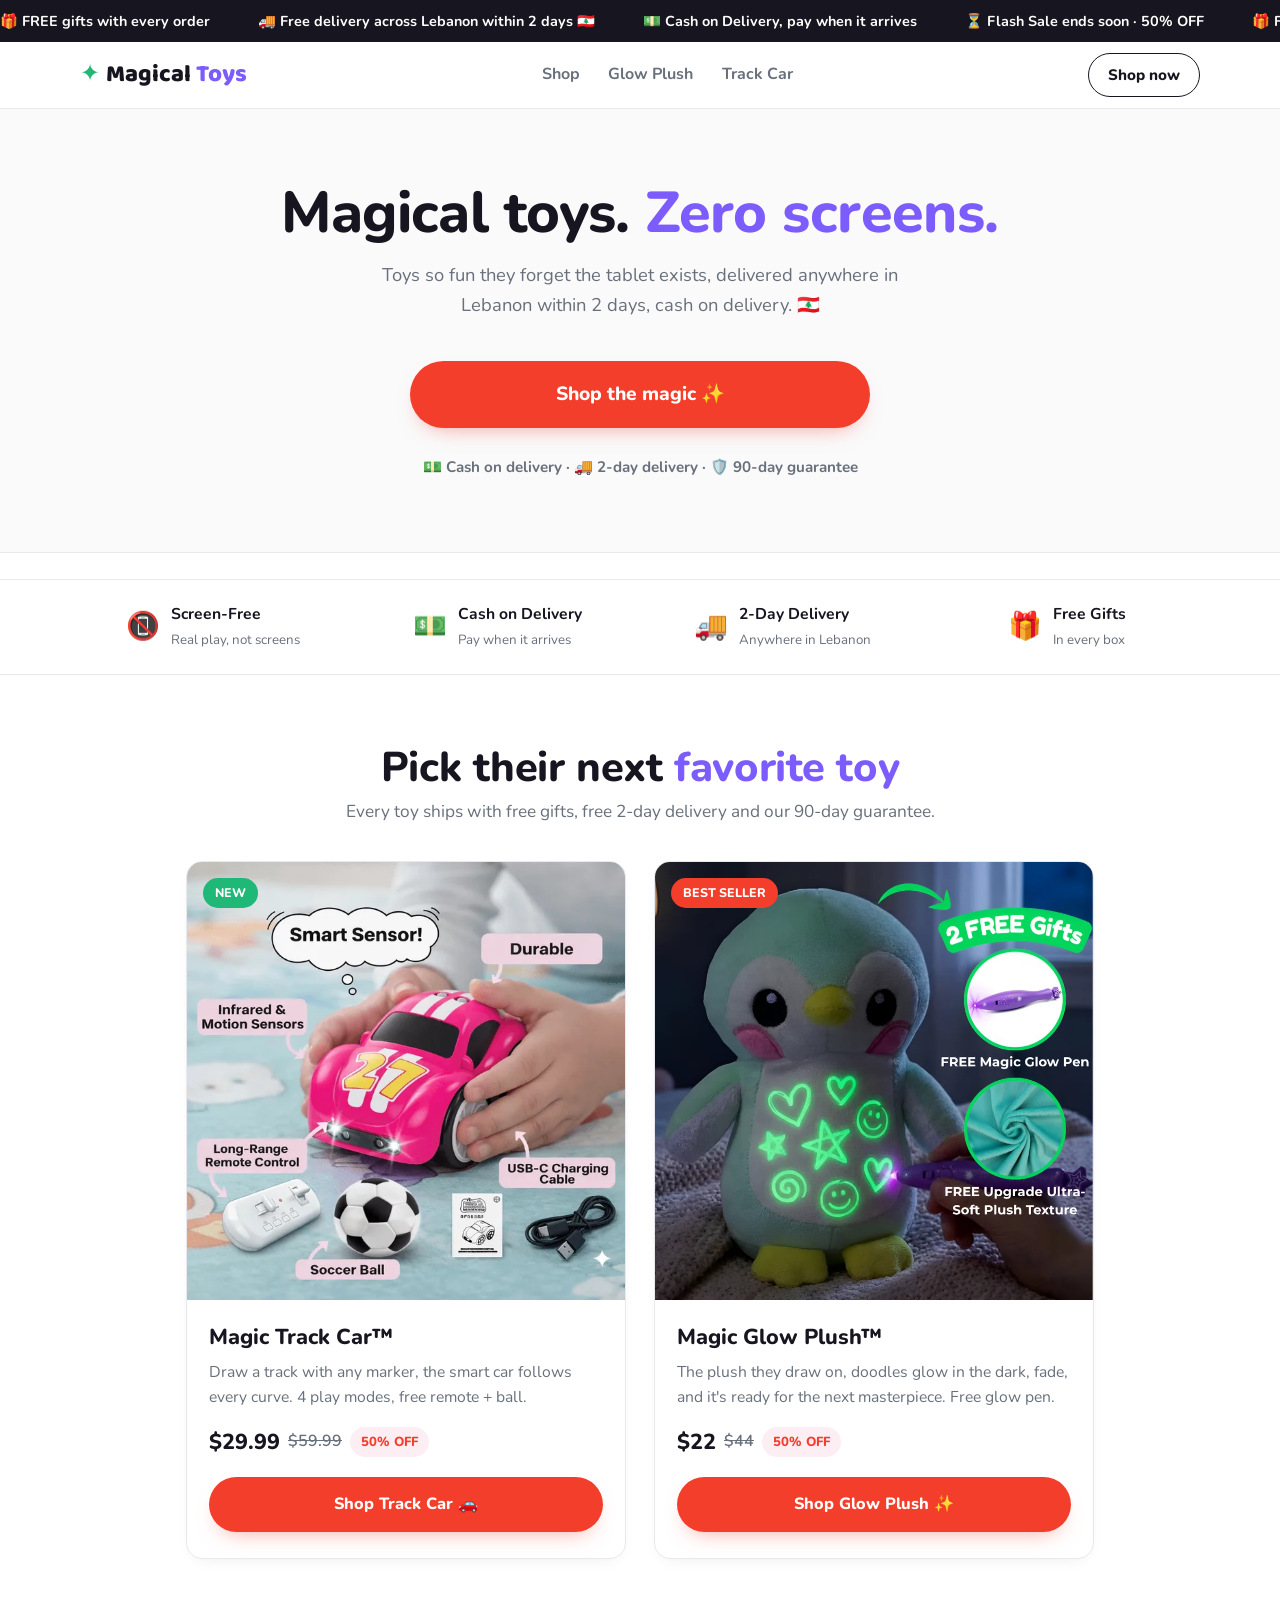
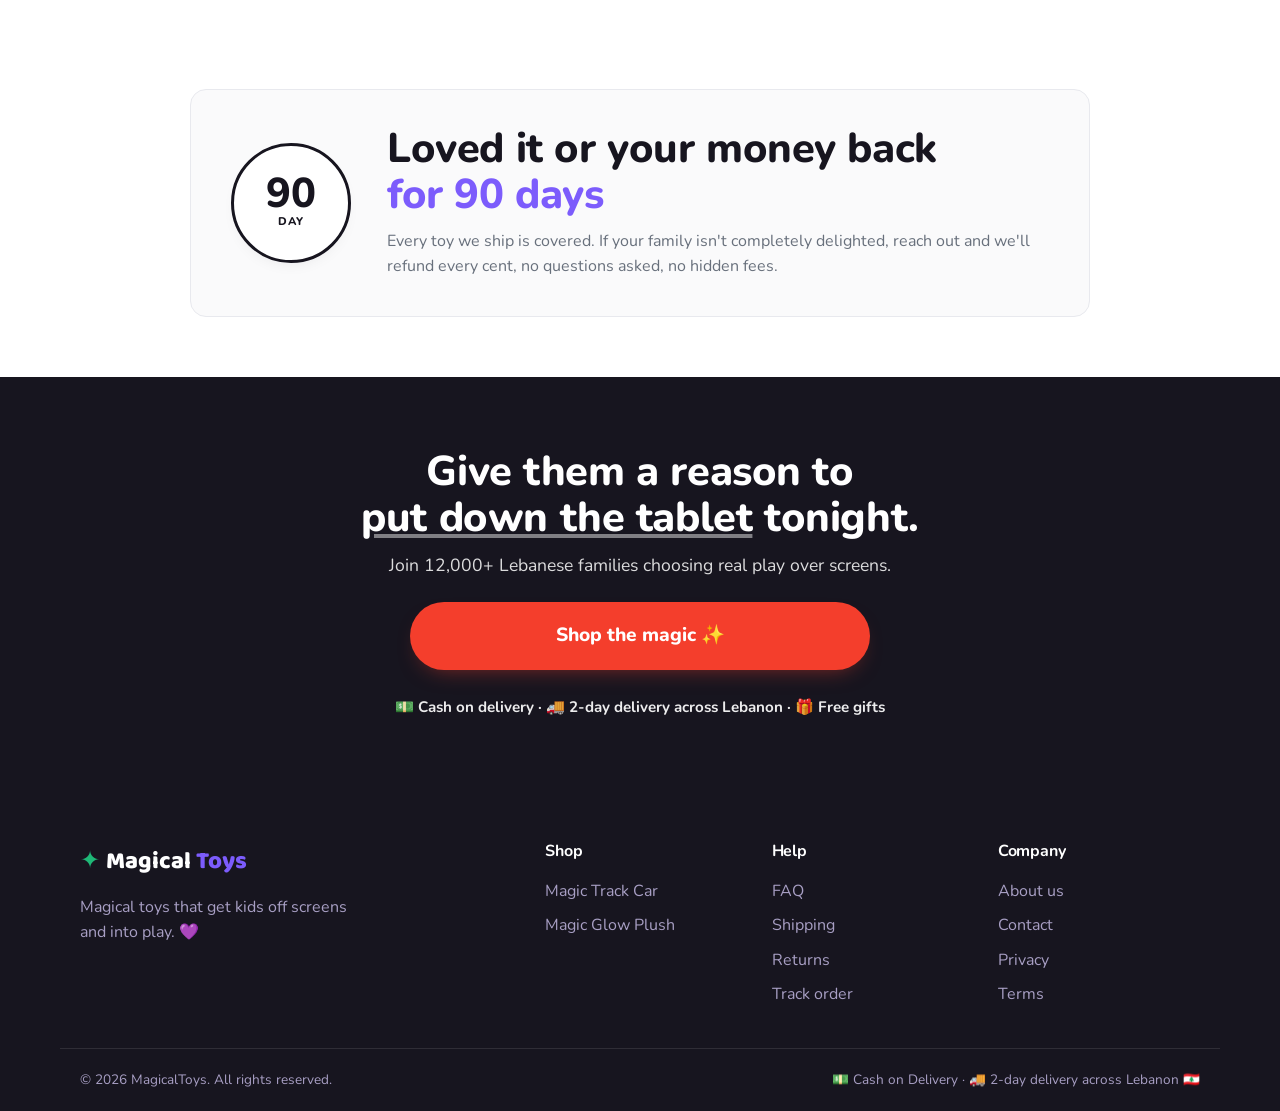
==== commit 4699c0a1: "Remove all em-dashes from site content Rewritten naturally: colons after bold labels, commas in pros" ====
--- a/index.html
+++ b/index.html
@@ -4,7 +4,7 @@
 <head>
   <meta charset="utf-8" />
   <meta name="viewport" content="width=device-width, initial-scale=1" />
-  <title>MagicalToys — Magical toys, zero screens | Cash on Delivery Lebanon</title>
+  <title>MagicalToys | Magical toys, zero screens | Cash on Delivery Lebanon</title>
   <meta name="description"
     content="Magical toys that get kids off screens and into play. Free 2-day delivery across Lebanon, cash on delivery, 90-day guarantee. Free gifts with every order." />
   <meta name="theme-color" content="#7c5cfc" />
@@ -41,7 +41,7 @@
   <!-- End Meta Pixel Code -->
 
   <!-- Open Graph -->
-  <meta property="og:title" content="MagicalToys — Magical toys, zero screens" />
+  <meta property="og:title" content="MagicalToys | Magical toys, zero screens" />
   <meta property="og:description"
     content="Toys that get kids off screens and into play. Free 2-day delivery across Lebanon, cash on delivery." />
   <meta property="og:image" content="assets/car-pink.webp" />
@@ -61,13 +61,13 @@
   <div class="announce" id="announce">
     <div class="announce-track">
       <span>🎁 FREE gifts with every order</span>
-      <span>🚚 Free delivery across Lebanon — within 2 days 🇱🇧</span>
-      <span>💵 Cash on Delivery — pay when it arrives</span>
-      <span>⏳ Flash Sale ends soon — 50% OFF</span>
+      <span>🚚 Free delivery across Lebanon within 2 days 🇱🇧</span>
+      <span>💵 Cash on Delivery, pay when it arrives</span>
+      <span>⏳ Flash Sale ends soon · 50% OFF</span>
       <span aria-hidden="true">🎁 FREE gifts with every order</span>
-      <span aria-hidden="true">🚚 Free delivery across Lebanon — within 2 days 🇱🇧</span>
-      <span aria-hidden="true">💵 Cash on Delivery — pay when it arrives</span>
-      <span aria-hidden="true">⏳ Flash Sale ends soon — 50% OFF</span>
+      <span aria-hidden="true">🚚 Free delivery across Lebanon within 2 days 🇱🇧</span>
+      <span aria-hidden="true">💵 Cash on Delivery, pay when it arrives</span>
+      <span aria-hidden="true">⏳ Flash Sale ends soon · 50% OFF</span>
     </div>
   </div>
 
@@ -92,7 +92,7 @@
     <section class="home-hero">
       <div class="wrap-narrow">
         <h1>Magical toys. <span class="hl">Zero screens.</span></h1>
-        <p>Toys so fun they forget the tablet exists — delivered anywhere in Lebanon within 2 days, cash on delivery.
+        <p>Toys so fun they forget the tablet exists, delivered anywhere in Lebanon within 2 days, cash on delivery.
           🇱🇧</p>
         <a href="#shop" class="btn-buy btn-buy-lg">Shop the magic ✨</a>
         <div class="final-trust dark">💵 Cash on delivery · 🚚 2-day delivery · 🛡️ 90-day guarantee</div>
@@ -129,7 +129,7 @@
             <img src="assets/car-pink.webp" alt="Magic Track Car with remote control, soccer ball and USB-C cable" />
             <div class="pcard-body">
               <div class="pcard-name">Magic Track Car™</div>
-              <p class="pcard-desc">Draw a track with any marker — the smart car follows every curve. 4 play modes,
+              <p class="pcard-desc">Draw a track with any marker, the smart car follows every curve. 4 play modes,
                 free remote + ball.</p>
               <div class="pcard-price">$29.99 <s>$59.99</s> <span class="price-tag">50% OFF</span></div>
               <span class="btn-buy">Shop Track Car 🚗</span>
@@ -141,7 +141,7 @@
             <img src="assets/NO_8_1.webp" alt="Magic Glow Plush glowing in the dark with free Magic Glow Pen" />
             <div class="pcard-body">
               <div class="pcard-name">Magic Glow Plush™</div>
-              <p class="pcard-desc">The plush they draw on — doodles glow in the dark, fade, and it's ready for the next
+              <p class="pcard-desc">The plush they draw on, doodles glow in the dark, fade, and it's ready for the next
                 masterpiece. Free glow pen.</p>
               <div class="pcard-price">$22 <s>$44</s> <span class="price-tag">50% OFF</span></div>
               <span class="btn-buy">Shop Glow Plush ✨</span>
@@ -159,9 +159,9 @@
           <div class="g-circle"><span>90</span><small>DAY</small></div>
         </div>
         <div>
-          <h2>Loved it or your money back — <span class="hl">for 90 days</span></h2>
+          <h2>Loved it or your money back <span class="hl">for 90 days</span></h2>
           <p>Every toy we ship is covered. If your family isn't completely delighted, reach out and we'll refund every
-            cent — no questions asked, no hidden fees.</p>
+            cent, no questions asked, no hidden fees.</p>
         </div>
       </div>
     </section>
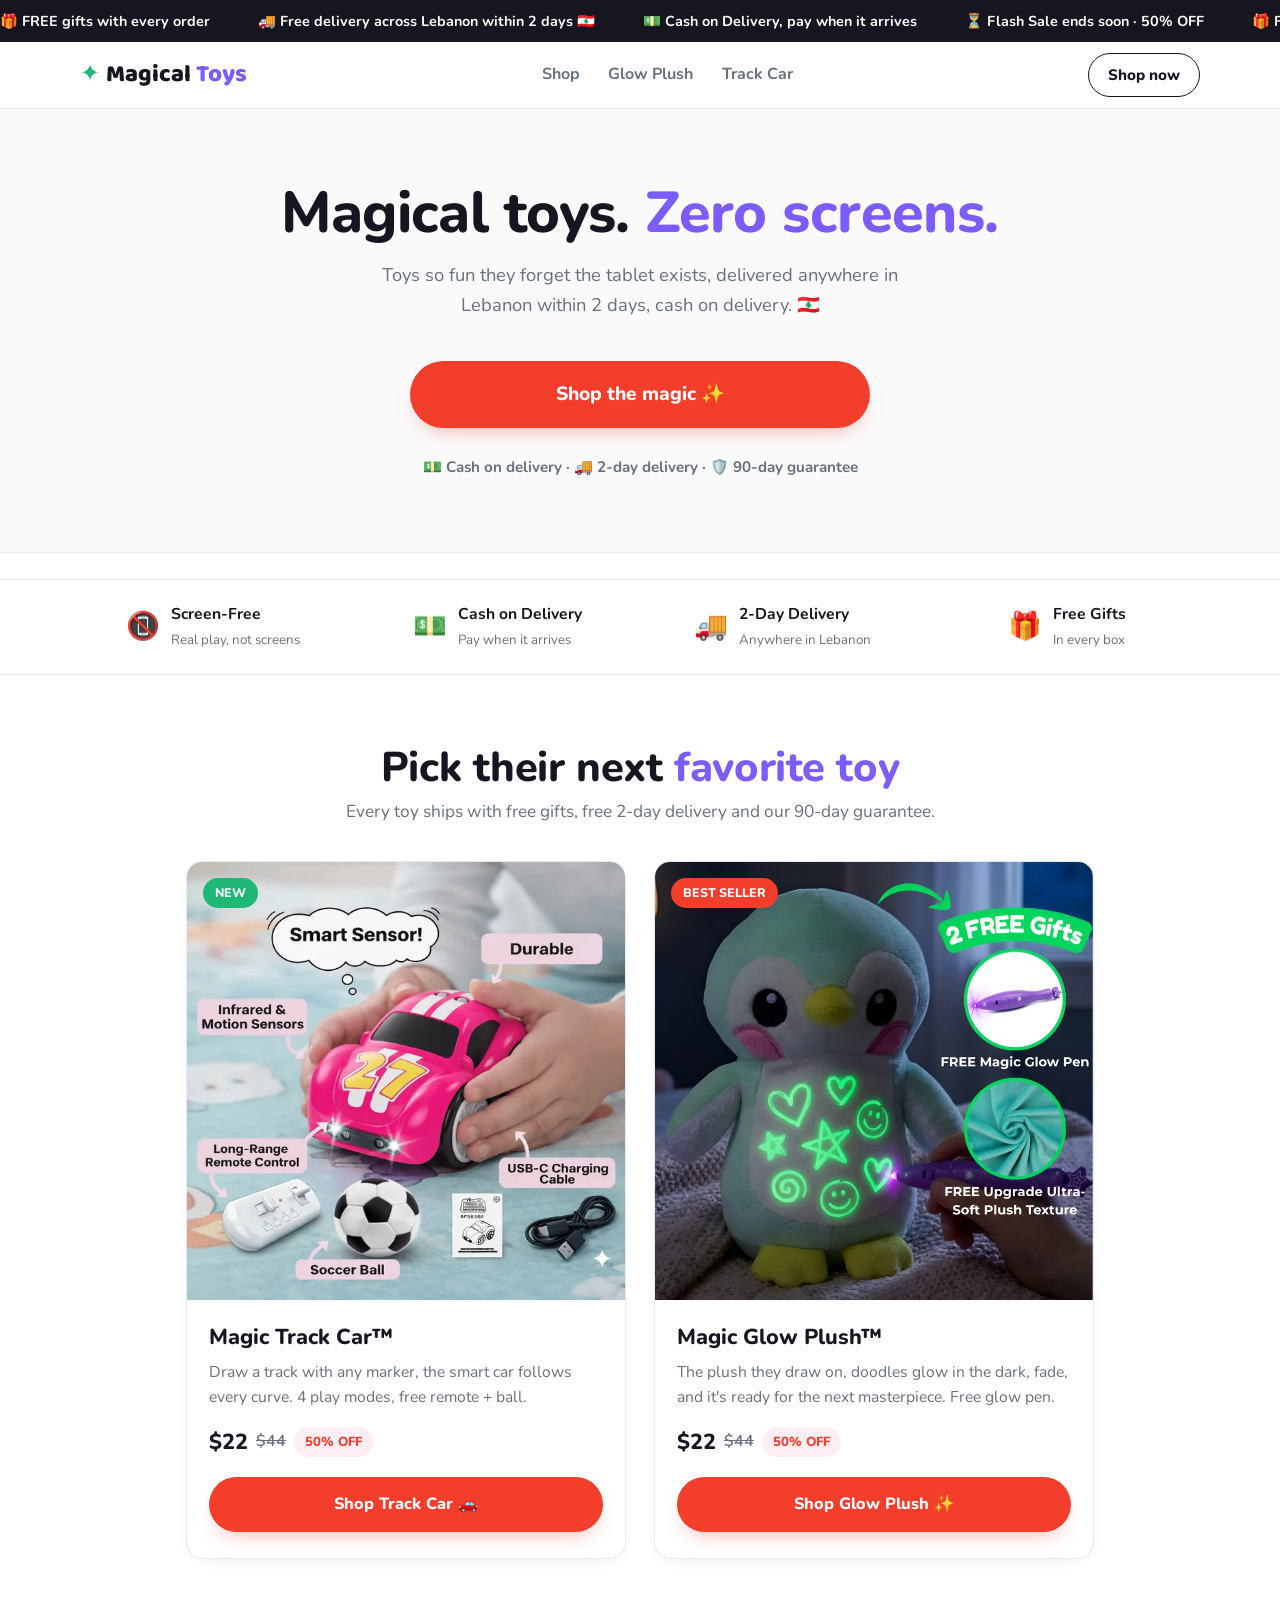
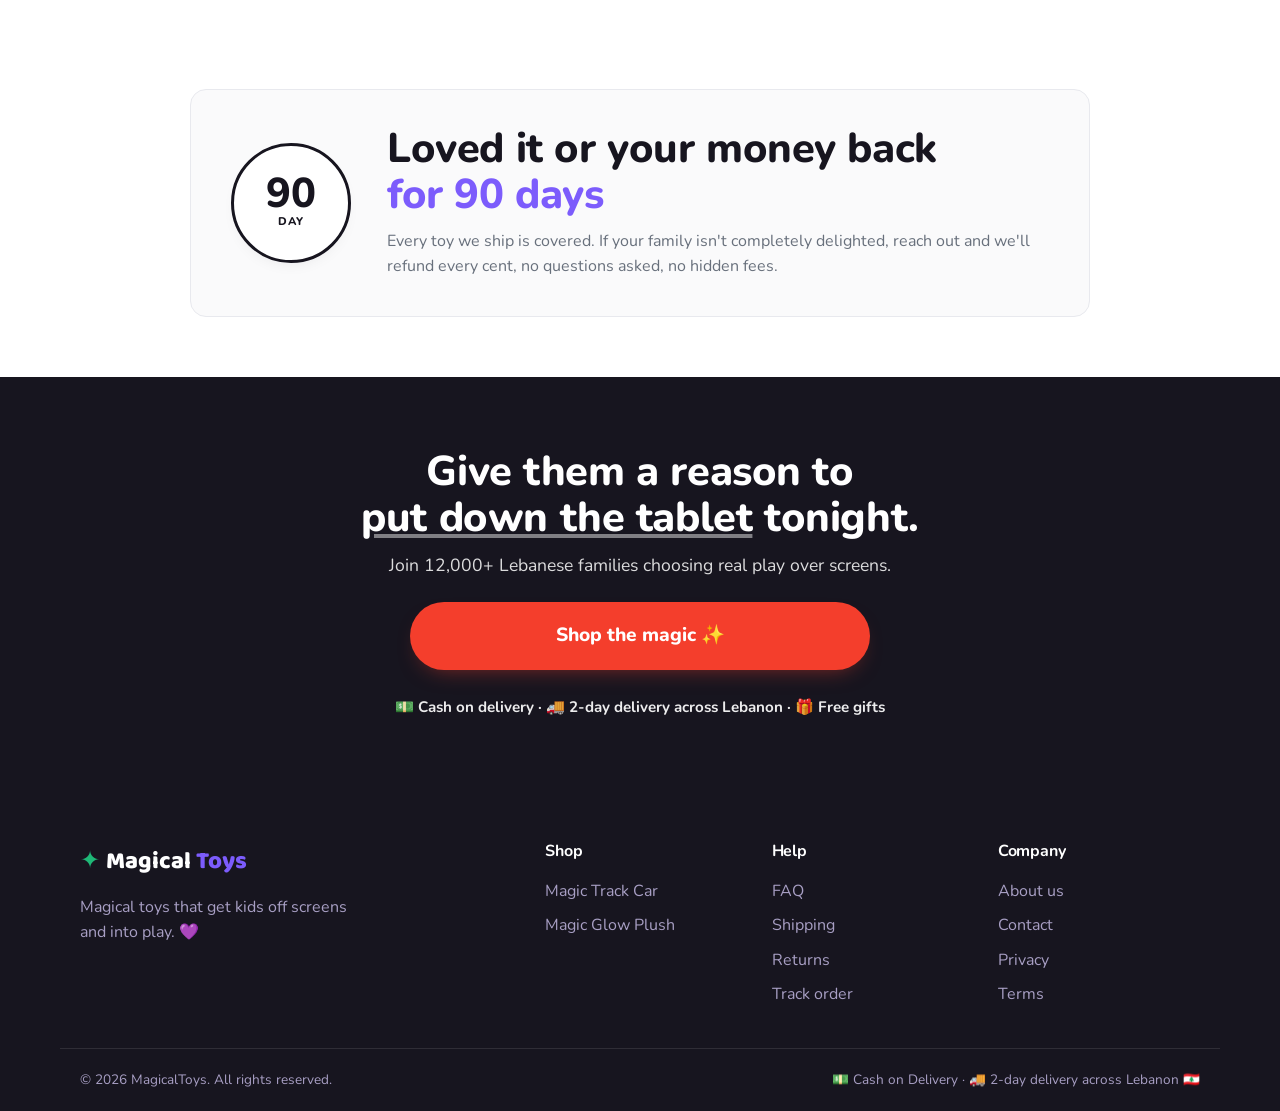
==== commit 535712a2: "Track Car price back to $22 (compare-at $44) Co-Authored-By: Claude Opus 4.8 (1M context) <noreply@a" ====
--- a/index.html
+++ b/index.html
@@ -131,7 +131,7 @@
               <div class="pcard-name">Magic Track Car™</div>
               <p class="pcard-desc">Draw a track with any marker, the smart car follows every curve. 4 play modes,
                 free remote + ball.</p>
-              <div class="pcard-price">$29.99 <s>$59.99</s> <span class="price-tag">50% OFF</span></div>
+              <div class="pcard-price">$22 <s>$44</s> <span class="price-tag">50% OFF</span></div>
               <span class="btn-buy">Shop Track Car 🚗</span>
             </div>
           </a>
--- a/styles.css
+++ b/styles.css
@@ -305,7 +305,7 @@
 .btn-outline{flex:1;border:1.5px solid var(--ink);background:#fff;color:var(--ink);font-family:var(--font-head);font-weight:800;font-size:1.02rem;border-radius:999px;cursor:pointer;padding:.8rem 1rem;transition:background .15s}
 .btn-outline:hover{background:#f3f3f6}
 .gift-note{background:#fafafb;border:1px solid var(--line);border-radius:var(--radius-sm);padding:.85rem 1rem;font-size:.95rem;color:var(--ink);margin:1rem 0 0}
-.benefits-list{margin-top:1.2rem}
+.benefits-list{margin-top:.2rem;margin-bottom:1.3rem}
 
 /* ---------- Store home ---------- */
 .header-cta{margin-top:0;padding:.55rem 1.2rem;font-size:.95rem}
